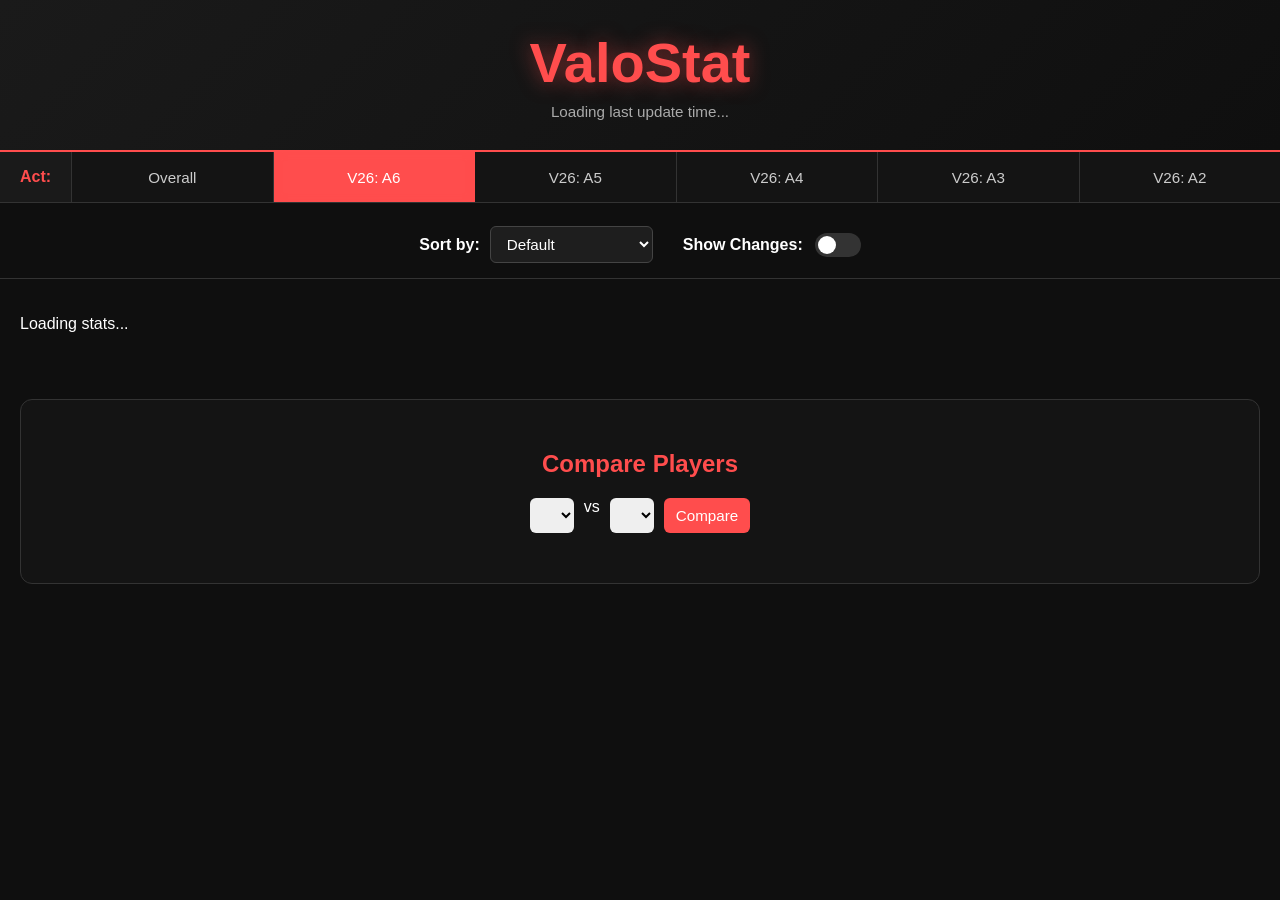
==== index.html @ 04d5fd4f "feat: changed default to V26:A6" ====
<!DOCTYPE html>
<html lang="en">
<head>
  <meta charset="UTF-8" />
  <title>ValoStat</title>
  <meta name="viewport" content="width=device-width, initial-scale=1.0" />
  <meta property="og:title" content="ValoStat" />
  <meta property="og:description" content="Track and compare Valorant player stats with ValoStat. Get insights on your performance and see how you stack up against others!" />
  <meta property="og:image" content="https://cmsassets.rgpub.io/sanity/images/dsfx7636/news/cbf4460132cdfeb2a97fad5f9dd25ba0bc058f76-128x128.png?accountingTag=VAL" />
  <link rel="stylesheet" href="style.css" />
  <link rel="icon" type="image/x-icon" href="https://cmsassets.rgpub.io/sanity/images/dsfx7636/news/cbf4460132cdfeb2a97fad5f9dd25ba0bc058f76-128x128.png?accountingTag=VAL" />
</head>
<body>

  <!-- HEADER SECTION -->
  <header class="header">
    <div class="header-content">
      <div class="title-section">
        <h1 class="title">ValoStat</h1>
        <p class="subtitle" id="updateTime">Loading last update time...</p>
      </div>
    </div>
  </header>

  <!-- ACT NAVBAR -->
  <nav class="act-navbar">
    <div class="navbar-content">
      <span class="navbar-label">Act:</span>
      <div class="navbar-buttons">
        <button class="nav-btn" data-act="overall">Overall</button>
        <button class="nav-btn active" data-act="v26-a6">V26: A6</button>
        <button class="nav-btn" data-act="v26-a5">V26: A5</button>
        <button class="nav-btn" data-act="v26-a4">V26: A4</button>
        <button class="nav-btn" data-act="v26-a3">V26: A3</button>
        <button class="nav-btn" data-act="v26-a2">V26: A2</button>
      </div>
    </div>
  </nav>

  <!-- CONTROLS SECTION -->
  <div class="controls-bar">
    <div class="controls-section">
      <div class="sort-control">
        <label for="sortSelect">Sort by:</label>
        <select id="sortSelect">
          <option value="default">Default</option>
          <option value="score">ValoStat Score</option>
          <option value="rank">Rank</option>
          <option value="level">Level</option>
          <option value="winPercentage">Win %</option>
          <option value="matchesPlayed">Matches Played</option>
          <option value="time">Time Played</option>
          <option value="acs">ACS</option>
          <option value="kd">K/D</option>
          <option value="kad">KA/D</option>
          <option value="kast">KAST</option>
          <option value="dd">DD</option>
          <option value="kills">Kills per game</option>
          <option value="deaths">Deaths per game</option>
          <option value="assists">Assists per game</option>
        </select>
      </div>

      <div class="toggle-control">
        <label for="toggleDiff">Show Changes:</label>
        <label class="toggle">
          <input type="checkbox" id="toggleDiff" name="toggleDiff" />
          <span class="slider"></span>
        </label>
      </div>
    </div>
  </div>

  <main>
    <!-- PLAYER CARDS -->
    <div id="profiles" class="grid">
      <p>Loading stats...</p>
    </div>

    <!-- COMPARISON -->
    <div class="compare-section">
      <h2>Compare Players</h2>
      <div class="compare-controls">
        <select id="playerA"></select>
        <span>vs</span>
        <select id="playerB"></select>
        <button id="compareBtn">Compare</button>
      </div>
      <div id="comparison"></div>
    </div>
  </main>

  <script src="script.js"></script>
</body>
</html>
---- style.css ----
* {
  box-sizing: border-box;
  font-family: Arial, sans-serif;
}

body {
  background: #0f0f0f;
  color: #ffffff;
  margin: 0;
  padding: 0;
}

:root {
  --content-max-width: 2000px;
  --card-min-width: 275px;
}

h1, h2 {
  text-align: center;
  color: #ff4d4d;
}

/* ---------- HEADER SECTION ---------- */

.header {
  background: linear-gradient(135deg, #1a1a1a 0%, #0f0f0f 100%);
  border-bottom: 2px solid #ff4d4d;
  padding: 30px 20px;
  margin-bottom: 0;
}

.header-content {
  max-width: var(--content-max-width);
  width: 100%;
  margin: 0 auto;
  display: flex;
  flex-direction: column;
  align-items: center;
  gap: 15px;
}

.title-section {
  text-align: center;
}

.title {
  margin: 0;
  font-size: 3.5em;
  font-weight: bold;
  text-shadow: 0 0 20px rgba(255, 77, 77, 0.5);
  text-align: center;
}

.title-section .subtitle {
  margin: 8px 0 0 0;
  font-size: 0.95em;
  color: #aaa;
  text-align: center;
}

/* ---------- CONTROLS BAR ---------- */

.controls-bar {
  background: #0f0f0f;
  padding: 15px 20px;
  border-bottom: 1px solid #333;
  margin-bottom: 3px;
}

.controls-section {
  max-width: var(--content-max-width);
  width: 100%;
  margin: 0 auto;
  display: flex;
  gap: 30px;
  align-items: center;
  justify-content: center;
  flex-wrap: wrap;
}

.sort-control {
  display: flex;
  align-items: center;
  gap: 10px;
}

.sort-control label {
  font-weight: 600;
  color: #fff;
  white-space: nowrap;
}

.toggle-control {
  display: flex;
  align-items: center;
  gap: 12px;
}

.toggle-control label {
  font-weight: 600;
  color: #fff;
  white-space: nowrap;
}

/* ---------- ACT NAVBAR ---------- */

.act-navbar {
  background: #141414;
  border-bottom: 1px solid #333;
  padding: 0;
  margin-bottom: 8px;
}

.navbar-content {
  max-width: var(--content-max-width);
  width: 100%;
  margin: 0 auto;
  display: flex;
  align-items: stretch;
  height: 50px;
}

.navbar-label {
  font-weight: 700;
  font-size: 1em;
  color: #ff4d4d;
  white-space: nowrap;
  display: flex;
  align-items: center;
  padding: 0 20px;
  background: #1a1a1a;
  border-right: 1px solid #333;
}

.navbar-buttons {
  display: flex;
  flex: 1;
  gap: 0;
  flex-wrap: nowrap;
  margin: 0;
}

.nav-btn {
  flex: 1;
  padding: 0;
  background: #141414;
  color: #ccc;
  border: none;
  border-radius: 0;
  cursor: pointer;
  font-size: 0.95em;
  font-weight: 500;
  transition: all 0.3s ease;
  display: flex;
  align-items: center;
  justify-content: center;
  position: relative;
  border-right: 1px solid #333;
}

.nav-btn:last-child {
  border-right: none;
}

.nav-btn:hover {
  background: #1e1e1e;
  color: #fff;
}

.nav-btn.active {
  background: #ff4d4d;
  color: #fff;
  border-right-color: #ff4d4d;
  box-shadow: inset 0 0 10px rgba(255, 77, 77, 0.2);
}

/* ---------- MAIN CONTENT ---------- */

main {
  padding: 0 20px 30px 20px;
  max-width: var(--content-max-width);
  width: 100%;
  margin: 0 auto;
}

/* ---------- Cards ---------- */

.grid {
  display: grid;
  grid-template-columns: repeat(auto-fit, minmax(min(100%, var(--card-min-width)), 1fr));
  gap: 26px;
  margin-top: 20px;
}

.card {
  background: #181818;
  border-radius: 12px;
  padding: 14px;
  width: 100%;
  max-width: 400px;
  justify-self: center;
  border: 2px solid #ff3333;
  box-shadow: 0 0 10px rgb(255, 51, 51);
  cursor: pointer;
  transition: transform 0.2s ease, box-shadow 0.2s ease;
}

.card:hover {
  transform: translateY(-2px);
  box-shadow: 0 0 14px rgb(255, 51, 51);
}

.banner {
  width: 100%;
  border-radius: 8px;
  margin-bottom: 10px;
}

.card h3 {
  margin: 5px 0;
  color: #ffb3b3;
}

.riot-id {
  font-size: 0.85em;
  color: #aaa;
}

.score {
  margin-top: 10px;
  padding: 6px;
  background: #101010;
  border-radius: 6px;
  text-align: center;
  font-weight: bold;
  color: #00ff88;
}

.muted {
  font-size: 0.8em;
  color: #888;
}

/* ---------- Compare ---------- */

.compare-section {
  margin-top: 50px;
  background: #141414;
  padding: 30px;
  border-radius: 12px;
  border: 1px solid #333;
}

.compare-controls {
  display: flex;
  justify-content: center;
  gap: 10px;
  margin-bottom: 20px;
}

select, button {
  padding: 8px 12px;
  border-radius: 6px;
  border: none;
  font-size: 0.95em;
}

#sortSelect {
  background: #1e1e1e;
  color: #fff;
  border: 1px solid #444 !important;
  padding: 8px 12px;
}

#sortSelect:hover {
  border-color: #ff4d4d !important;
}

button {
  background: #ff4d4d;
  color: white;
  cursor: pointer;
  font-weight: 500;
}

button:hover {
  background: #ff1a1a;
}

.compare-card {
  display: flex;
  justify-content: space-between;
  margin-bottom: 10px;
}

.compare-card img {
  width: 48%;
  border-radius: 8px;
}

/* ---------- Table ---------- */

table {
  width: 100%;
  border-collapse: collapse;
}

th, td {
  padding: 8px;
  border-bottom: 1px solid #333;
  text-align: center;
}

th {
  color: #ff8080;
}

.good-stat {
  color: #00ff88;
  font-weight: bold;
}

.bad-stat {
  color: #ff4d4d;
}

.equal-stat {
  color: #ffff05;
  font-weight: bold;
}

.player-link {
  color: #ff9aa2;       
  text-decoration: none;
  font-weight: 600;
}

.player-link:visited {
  color: #ff9aa2;      
}

/* ---------- Card Popup ---------- */

.card-modal {
  position: fixed;
  inset: 0;
  background: rgba(0, 0, 0, 0.78);
  display: none;
  align-items: center;
  justify-content: center;
  z-index: 1000;
  padding: 20px;
}

.card-modal.open {
  display: flex;
}

.card-modal-content {
  width: min(1200px, 96vw);
  height: min(92vh, 980px);
  background: linear-gradient(145deg, #10151f 0%, #0b1018 50%, #091018 100%);
  border: 2px solid #ff4d4d;
  border-radius: 14px;
  display: flex;
  flex-direction: column;
  overflow: hidden;
  box-shadow: 0 0 30px rgba(255, 77, 77, 0.35);
}

.card-modal-header {
  display: flex;
  justify-content: space-between;
  align-items: center;
  gap: 12px;
  padding: 8px 18px;
  border-bottom: 1px solid #333;
  background: #151515;
}

.card-modal-title {
  margin: 0;
  color: #ff8080;
  font-size: clamp(1rem, 1.05vw, 1.25rem);
}

.card-modal-actions {
  display: flex;
  align-items: center;
  gap: 10px;
}

.modal-link-btn,
.modal-close-btn {
  border: none;
  border-radius: 8px;
  padding: 8px 12px;
  font-size: 0.9rem;
  font-weight: 600;
  cursor: pointer;
}

.modal-link-btn {
  background: #ff4d4d;
  color: #fff;
  text-decoration: none;
}

.modal-page-btn {
  background: #22b07d;
}

.modal-link-btn:hover {
  background: #ff1a1a;
}

.modal-page-btn:hover {
  background: #199469;
}

.modal-close-btn {
  width: 36px;
  height: 36px;
  padding: 0;
  background: #2a2a2a;
  color: #fff;
  font-size: 1.2rem;
  line-height: 1;
}

.modal-close-btn:hover {
  background: #3a3a3a;
}

.card-modal-body {
  padding: 26px;
  overflow: auto;
  scrollbar-width: thin;
  scrollbar-color: #2a2f36 #0f0f0f;
}

.card-modal-body::-webkit-scrollbar {
  width: 12px;
  height: 12px;
}

.card-modal-body::-webkit-scrollbar-track {
  background: #0f0f0f;
}

.card-modal-body::-webkit-scrollbar-thumb {
  background: #2a2f36;
  border-radius: 999px;
  border: 3px solid #0f0f0f;
}

.card-modal-body::-webkit-scrollbar-thumb:hover {
  background: #3b424c;
}

.card-modal-body::-webkit-scrollbar-button {
  display: none;
}

.card-modal-body p {
  margin: 0;
  font-size: 1.1rem;
  color: #ddd;
}

.modal-hero {
  display: grid;
  grid-template-columns: 180px minmax(0, 1fr) 240px;
  gap: 18px;
  align-items: stretch;
  margin-bottom: 18px;
}

.modal-hero-art {
  background: rgba(255, 255, 255, 0.03);
  border: 1px solid rgba(255, 255, 255, 0.08);
  border-radius: 18px;
  padding: 14px;
  display: flex;
  align-items: center;
  justify-content: center;
  min-height: 180px;
}

.modal-hero-art img {
  width: 100%;
  max-width: 160px;
  border-radius: 14px;
  box-shadow: 0 0 20px rgba(0, 0, 0, 0.3);
}

.modal-hero-copy {
  display: flex;
  flex-direction: column;
  gap: 12px;
  position: relative;
  overflow: hidden;
  border-radius: 18px;
  padding: 18px 20px;
  background: linear-gradient(135deg, rgba(40, 52, 68, 0.78), rgba(19, 28, 40, 0.92));
  border: 1px solid rgba(255, 255, 255, 0.08);
}

.modal-hero-info {
  display: flex;
  gap: 24px;
  align-items: flex-start;
}

.modal-hero-text {
  flex: 1;
  min-width: 0;
}

.modal-hero-copy::after {
  content: "VALORANT";
  position: absolute;
  right: 65px;
  bottom: 10px;
  font-size: clamp(2.5rem, 5vw, 5rem);
  letter-spacing: 0.2em;
  color: rgba(255, 255, 255, 0.06);
  font-weight: 800;
  pointer-events: none;
}

.modal-kicker {
  text-transform: uppercase;
  letter-spacing: 0.16em;
  color: #8da6be;
  font-size: 0.75rem;
  margin-bottom: 10px;
}

.modal-hero-copy h3 {
  margin: 0;
  font-size: clamp(1.5rem, 2.3vw, 2.4rem);
  color: #f3f7fb;
}

.modal-identity {
  margin-top: 6px;
  color: #aebbc8;
  font-size: 0.95rem;
}

.modal-ring {
  width: 100px;
  height: 100px;
  border-radius: 50%;
  display: flex;
  align-items: center;
  justify-content: center;
  background: conic-gradient(#1da37a 0 calc(var(--win-percent, 0) * 1%), #f54239 calc(var(--win-percent, 0) * 1%) 100%);
  position: relative;
  flex-shrink: 0;
}

.modal-ring::before {
  content: "";
  position: absolute;
  inset: 8px;
  border-radius: 50%;
  background: #0f1722;
}

.modal-ring-text {
  display: flex;
  flex-direction: column;
  align-items: center;
  justify-content: center;
  position: relative;
  z-index: 1;
  gap: 5px;
  font-weight: 800;
  color: #fff;
  font-size: 1.2rem;
  line-height: 1;
}

.modal-score-panel {
  border-radius: 18px;
  padding: 18px;
  background: linear-gradient(180deg, rgba(20, 35, 30, 0.95), rgba(12, 24, 20, 0.95));
  border: 1px solid rgba(86, 227, 169, 0.28);
  display: flex;
  flex-direction: column;
  justify-content: center;
  gap: 8px;
  min-height: 180px;
}

.modal-score-label,
.modal-score-sub {
  color: #8fa4b4;
  text-transform: uppercase;
  letter-spacing: 0.12em;
  font-size: 0.72rem;
}

.modal-score-panel strong {
  font-size: clamp(2.2rem, 4vw, 3.6rem);
  color: #f7fbff;
  line-height: 1;
}

.modal-score-panel strong small {
  font-size: 0.45em;
  color: #9db0be;
}

.modal-stats-grid {
  display: grid;
  grid-template-columns: repeat(4, minmax(0, 1fr));
  gap: 12px;
  margin-bottom: 14px;
}

.modal-stat-card {
  padding: 16px;
  border-radius: 16px;
  background: linear-gradient(180deg, rgba(32, 42, 58, 0.95), rgba(22, 29, 42, 0.95));
  border: 1px solid rgba(255, 255, 255, 0.06);
}

.modal-stat-card span {
  display: block;
  color: #aab7c7;
  font-size: 0.85rem;
  margin-bottom: 6px;
}

.modal-stat-card strong {
  display: block;
  font-size: 1.6rem;
  line-height: 1;
  color: #ffffff;
}

.modal-stat-card small {
  display: block;
  margin-top: 6px;
  color: #8090a4;
}

.modal-extra-item small {
  display: block;
  margin-top: 6px;
  color: #8090a4;
}

.modal-detail-grid {
  display: grid;
  grid-template-columns: repeat(4, minmax(0, 1fr));
  gap: 12px;
}

.modal-detail-grid > div {
  padding: 14px 16px;
  border-radius: 14px;
  background: rgba(255, 255, 255, 0.03);
  border: 1px solid rgba(255, 255, 255, 0.05);
}

.modal-detail-grid > div p:first-child {
  color: #96a8b8;
  margin-bottom: 5px;
}

.modal-detail-grid > div p:last-child {
  color: #eff4f8;
  font-size: 1rem;
}

.modal-implemented {
  margin-top: 14px;
  padding: 14px 16px;
  border-radius: 14px;
  border: 1px dashed rgba(255, 255, 255, 0.14);
  background: rgba(255, 255, 255, 0.02);
}

.modal-implemented p {
  color: #ccd6e2;
}

.modal-extra-grid {
  display: grid;
  grid-template-columns: repeat(auto-fit, minmax(180px, 1fr));
  gap: 12px;
  margin-top: 14px;
}

.modal-extra-item {
  padding: 14px 16px;
  border-radius: 14px;
  background: rgba(255, 255, 255, 0.03);
  border: 1px solid rgba(255, 255, 255, 0.06);
}

.modal-extra-item span {
  display: block;
  color: #9fb0c2;
  font-size: 0.78rem;
  margin-bottom: 6px;
  text-transform: uppercase;
  letter-spacing: 0.08em;
}

.modal-extra-item strong {
  display: block;
  color: #f7fbff;
  font-size: 1rem;
  word-break: break-word;
}

.player-page {
  min-height: 100vh;
  background:
    radial-gradient(circle at top, rgba(255, 77, 77, 0.08), transparent 28%),
    linear-gradient(180deg, #0c1118 0%, #090d13 100%);
  color: #fff;
}

.player-page-shell {
  width: 100%;
  min-height: 100vh;
  padding: 22px;
}

.player-page-topbar {
  max-width: 1200px;
  margin: 0 auto 14px auto;
  display: flex;
  justify-content: space-between;
  align-items: center;
  gap: 12px;
}

.player-page-panel {
  max-width: 1200px;
  margin: 0 auto;
}

.player-page-empty {
  max-width: 720px;
  margin: 10vh auto 0 auto;
  padding: 28px;
  border-radius: 18px;
  background: rgba(18, 24, 34, 0.95);
  border: 1px solid rgba(255, 255, 255, 0.08);
  text-align: center;
}

.player-page-empty h1 {
  margin-top: 0;
  color: #ff8080;
}

.player-page-empty p {
  color: #c7d0da;
  margin-bottom: 18px;
}

@media (max-width: 760px) {
  :root {
    --card-min-width: 180px;
  }

  .grid {
    grid-template-columns: repeat(auto-fit, minmax(min(100%, var(--card-min-width)), 1fr));
    gap: 14px;
  }

  .card-modal {
    padding: 10px;
  }

  .card-modal-content {
    width: 100%;
    height: 92vh;
  }

  .card-modal-header {
    padding: 12px;
  }

  .card-modal-body {
    padding: 16px;
  }

  .modal-hero,
  .modal-stats-grid,
  .modal-detail-grid {
    grid-template-columns: 1fr;
  }

  .modal-hero-info {
    flex-direction: column;
    gap: 12px;
  }

  .modal-ring {
    width: 104px;
    height: 104px;
  }

  .player-page-shell {
    padding: 12px;
  }

  .player-page-topbar {
    flex-direction: column;
    align-items: stretch;
  }
}

.player-link:hover {
  color: #ffd1d4;        
  text-decoration: none;
}
.player-link:active {
  color: #ff7f87;        
}

.toggle {
  position: relative;
  display: flex;
  align-items: center;
  width: 46px;
  height: 24px;
  margin: 0;
}

.toggle input {
  display: none;
}

.slider {
  position: absolute;
  cursor: pointer;
  top: 0;
  left: 0;
  right: 0;
  bottom: 0;
  background-color: #333;
  transition: 0.4s;
  border-radius: 34px;
}

.slider:before {
  position: absolute;
  content: "";
  height: 18px;
  width: 18px;
  left: 3px;
  bottom: 3px;
  background-color: #FFF;
  transition: 0.4s;
  border-radius: 50%;
}

input:checked + .slider {
  background-color: rgb(35, 145, 188);
}

input:checked + .slider:before {
  transform: translateX(22px);
}

.no-changes {
  grid-column: 1 / -1;
  justify-self: center;
  margin: 20px auto;
  max-width: 420px;
  padding: 14px 18px;
  text-align: center;
  color: #f5f5f5;
  font-size: 1.5rem;
  font-weight: bold;
}

.diff-highlight {
  border-radius: 12px;
  padding: 14px;
  border: 2px solid #ffff05;
  box-shadow: 0 0 10px rgb(255, 255, 5);  
}

.loading-container {
  display: flex;
  flex-direction: column;
  align-items: center;
  justify-content: center;
  padding: 60px 20px;
  grid-column: 1 / -1;
}

.loading-spinner {
  border: 4px solid #333;
  border-top: 4px solid #ff4d4d;
  border-radius: 50%;
  width: 50px;
  height: 50px;
  animation: spin 1s linear infinite;
  margin-bottom: 20px;
}

@keyframes spin {
  0% { transform: rotate(0deg); }
  100% { transform: rotate(360deg); }
}

.loading-text {
  font-size: 1.1em;
  color: #ff4d4d;
  font-weight: 600;
  text-align: center;
  margin-top: 10px;
}
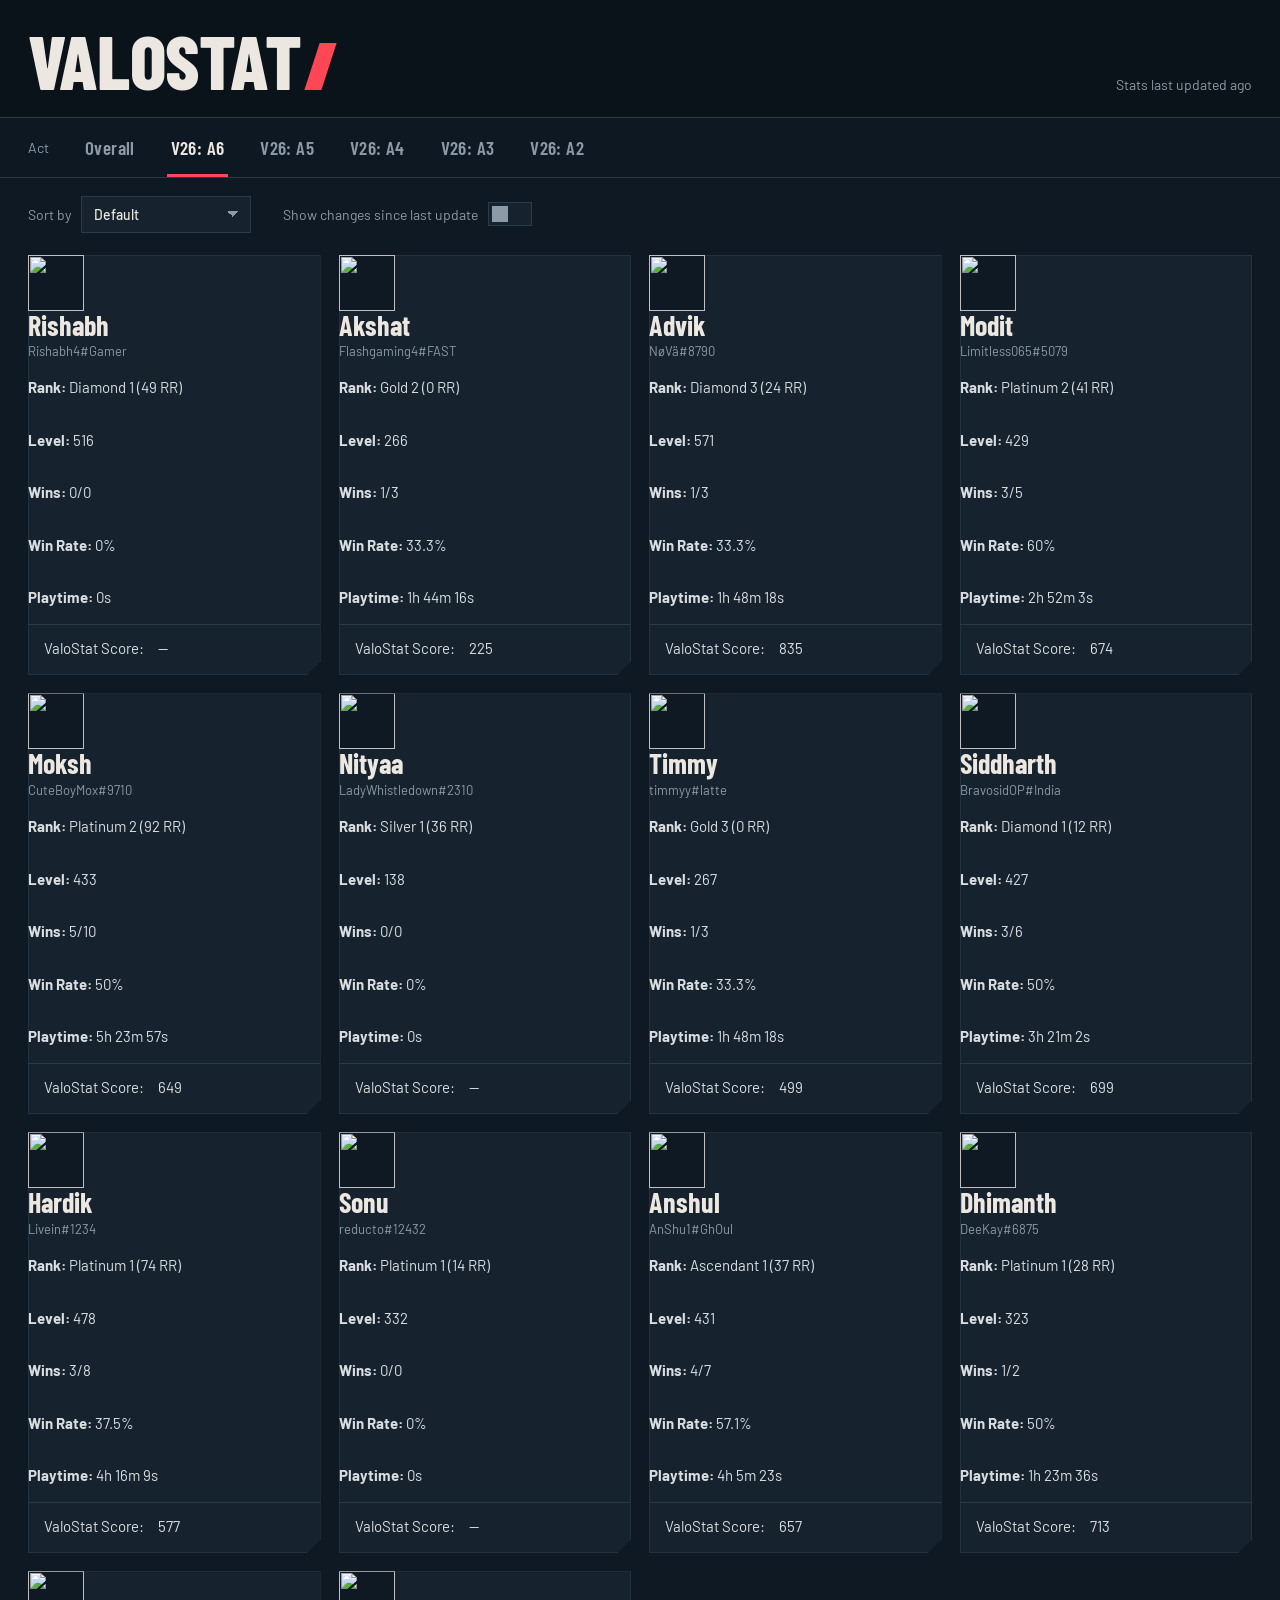
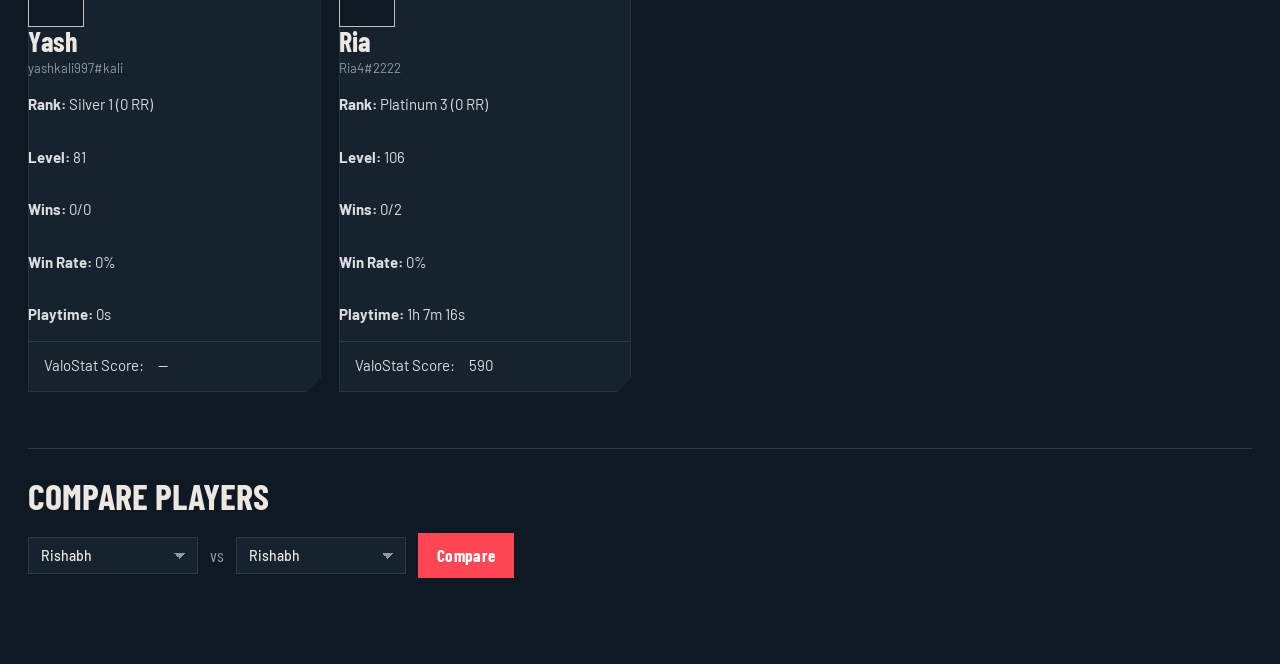
==== commit dd34b1b1: "feat: impact css" ====
--- a/index.html
+++ b/index.html
@@ -7,6 +7,9 @@
   <meta property="og:title" content="ValoStat" />
   <meta property="og:description" content="Track and compare Valorant player stats with ValoStat. Get insights on your performance and see how you stack up against others!" />
   <meta property="og:image" content="https://cmsassets.rgpub.io/sanity/images/dsfx7636/news/cbf4460132cdfeb2a97fad5f9dd25ba0bc058f76-128x128.png?accountingTag=VAL" />
+  <link rel="preconnect" href="https://fonts.googleapis.com" />
+  <link rel="preconnect" href="https://fonts.gstatic.com" crossorigin />
+  <link href="https://fonts.googleapis.com/css2?family=Barlow+Condensed:wght@500;600;700;800&family=Barlow:wght@400;500;600&display=swap" rel="stylesheet" />
   <link rel="stylesheet" href="style.css" />
   <link rel="icon" type="image/x-icon" href="https://cmsassets.rgpub.io/sanity/images/dsfx7636/news/cbf4460132cdfeb2a97fad5f9dd25ba0bc058f76-128x128.png?accountingTag=VAL" />
 </head>
@@ -17,7 +20,7 @@
     <div class="header-content">
       <div class="title-section">
         <h1 class="title">ValoStat</h1>
-        <p class="subtitle" id="updateTime">Loading last update time...</p>
+        <p class="subtitle" id="updateTime">Checking when stats last updated…</p>
       </div>
     </div>
   </header>
@@ -25,7 +28,7 @@
   <!-- ACT NAVBAR -->
   <nav class="act-navbar">
     <div class="navbar-content">
-      <span class="navbar-label">Act:</span>
+      <span class="navbar-label">Act</span>
       <div class="navbar-buttons">
         <button class="nav-btn" data-act="overall">Overall</button>
         <button class="nav-btn active" data-act="v26-a6">V26: A6</button>
@@ -41,20 +44,20 @@
   <div class="controls-bar">
     <div class="controls-section">
       <div class="sort-control">
-        <label for="sortSelect">Sort by:</label>
+        <label for="sortSelect">Sort by</label>
         <select id="sortSelect">
           <option value="default">Default</option>
           <option value="score">ValoStat Score</option>
           <option value="rank">Rank</option>
           <option value="level">Level</option>
-          <option value="winPercentage">Win %</option>
-          <option value="matchesPlayed">Matches Played</option>
-          <option value="time">Time Played</option>
+          <option value="winPercentage">Win rate</option>
+          <option value="matchesPlayed">Matches played</option>
+          <option value="time">Time played</option>
           <option value="acs">ACS</option>
           <option value="kd">K/D</option>
           <option value="kad">KA/D</option>
           <option value="kast">KAST</option>
-          <option value="dd">DD</option>
+          <option value="dd">Damage delta</option>
           <option value="kills">Kills per game</option>
           <option value="deaths">Deaths per game</option>
           <option value="assists">Assists per game</option>
@@ -62,7 +65,7 @@
       </div>
 
       <div class="toggle-control">
-        <label for="toggleDiff">Show Changes:</label>
+        <label for="toggleDiff">Show changes since last update</label>
         <label class="toggle">
           <input type="checkbox" id="toggleDiff" name="toggleDiff" />
           <span class="slider"></span>
@@ -74,12 +77,12 @@
   <main>
     <!-- PLAYER CARDS -->
     <div id="profiles" class="grid">
-      <p>Loading stats...</p>
+      <p class="no-changes">Loading stats…</p>
     </div>
 
     <!-- COMPARISON -->
     <div class="compare-section">
-      <h2>Compare Players</h2>
+      <h2>Compare players</h2>
       <div class="compare-controls">
         <select id="playerA"></select>
         <span>vs</span>
@@ -92,4 +95,4 @@
 
   <script src="script.js"></script>
 </body>
-</html>
+</html>
--- a/style.css
+++ b/style.css
@@ -1,515 +1,1411 @@
-* {
+/* =========================================================
+   ValoStat
+   Palette and shapes borrow from Valorant's own interface:
+   deep navy, bone white, Valorant red, cut corners.
+   ========================================================= */
+
+:root {
+  --ink: #0f1923;
+  --ink-deep: #0a121a;
+  --panel: #16232e;
+  --panel-raised: #1c2c38;
+  --line: #2a3b48;
+  --line-soft: #213240;
+  --bone: #ece8e1;
+  --text: #d9dde0;
+  --muted: #8b9aa6;
+  --faint: #5f707d;
+  --red: #ff4655;
+  --red-deep: #bd3944;
+  --teal: #3fd1ae;
+  --amber: #f2c14e;
+
+  --font-body: "Barlow", "Segoe UI", system-ui, sans-serif;
+  --font-display: "Barlow Condensed", "Arial Narrow", "Segoe UI", sans-serif;
+
+  --cut: 14px;
+  --content-max-width: 1680px;
+  --card-min-width: 270px;
+}
+
+*,
+*::before,
+*::after {
   box-sizing: border-box;
-  font-family: Arial, sans-serif;
+}
+
+html {
+  -webkit-text-size-adjust: 100%;
 }
 
 body {
-  background: #0f0f0f;
-  color: #ffffff;
   margin: 0;
-  padding: 0;
-}
-
-:root {
-  --content-max-width: 2000px;
-  --card-min-width: 275px;
-}
-
-h1, h2 {
+  min-height: 100vh;
+  background: var(--ink);
+  color: var(--text);
+  font-family: var(--font-body);
+  font-size: 15px;
+  line-height: 1.5;
+}
+
+img {
+  max-width: 100%;
+}
+
+a {
+  color: inherit;
+}
+
+:focus-visible {
+  outline: 2px solid var(--bone);
+  outline-offset: 2px;
+}
+
+h1,
+h2,
+h3,
+h4 {
+  margin: 0;
+  color: var(--bone);
+  font-family: var(--font-display);
+  font-weight: 700;
+  line-height: 1.05;
+}
+
+/* ---------- Header ---------- */
+
+.header {
+  border-bottom: 1px solid var(--line);
+  background: var(--ink-deep);
+}
+
+.header-content {
+  display: flex;
+  align-items: flex-end;
+  justify-content: space-between;
+  gap: 16px 32px;
+  flex-wrap: wrap;
+  max-width: var(--content-max-width);
+  margin: 0 auto;
+  padding: 28px 28px 22px;
+}
+
+.title-section {
+  display: flex;
+  align-items: baseline;
+  justify-content: space-between;
+  flex-wrap: wrap;
+  gap: 8px 28px;
+  width: 100%;
+}
+
+.title {
+  font-size: clamp(44px, 6vw, 76px);
+  font-weight: 800;
+  letter-spacing: -0.01em;
+  text-transform: uppercase;
+  line-height: 0.85;
+}
+
+/* The red slash after the wordmark, like Valorant's angled cuts. */
+.title::after {
+  content: "";
+  display: inline-block;
+  width: 0.22em;
+  height: 0.62em;
+  margin-left: 0.14em;
+  background: var(--red);
+  transform: skewX(-18deg);
+}
+
+.subtitle {
+  margin: 0;
+  color: var(--muted);
+  font-size: 14px;
+}
+
+/* ---------- Act navigation ---------- */
+
+.act-navbar {
+  position: sticky;
+  top: 0;
+  z-index: 50;
+  border-bottom: 1px solid var(--line);
+  background: rgba(15, 25, 35, 0.94);
+  backdrop-filter: blur(8px);
+}
+
+.navbar-content {
+  display: flex;
+  align-items: stretch;
+  gap: 20px;
+  max-width: var(--content-max-width);
+  margin: 0 auto;
+  padding: 0 28px;
+}
+
+.navbar-label {
+  display: flex;
+  align-items: center;
+  color: var(--muted);
+  font-size: 14px;
+}
+
+.navbar-buttons {
+  display: flex;
+  gap: 4px;
+  overflow-x: auto;
+  scrollbar-width: none;
+}
+
+.navbar-buttons::-webkit-scrollbar {
+  display: none;
+}
+
+.nav-btn {
+  position: relative;
+  flex: 0 0 auto;
+  padding: 16px 16px 14px;
+  border: 0;
+  border-radius: 0;
+  background: transparent;
+  color: var(--muted);
+  font-family: var(--font-display);
+  font-size: 19px;
+  font-weight: 600;
+  letter-spacing: 0.02em;
+  cursor: pointer;
+  transition: color 0.15s ease;
+}
+
+.nav-btn::after {
+  content: "";
+  position: absolute;
+  left: 12px;
+  right: 12px;
+  bottom: 0;
+  height: 3px;
+  background: var(--red);
+  transform: scaleX(0);
+  transition: transform 0.2s ease;
+}
+
+.nav-btn:hover {
+  background: transparent;
+  color: var(--bone);
+}
+
+.nav-btn.active {
+  color: var(--bone);
+}
+
+.nav-btn.active::after {
+  transform: scaleX(1);
+}
+
+/* ---------- Controls ---------- */
+
+.controls-bar {
+  max-width: var(--content-max-width);
+  margin: 0 auto;
+  padding: 18px 28px 0;
+}
+
+.controls-section {
+  display: flex;
+  align-items: center;
+  gap: 14px 32px;
+  flex-wrap: wrap;
+}
+
+.sort-control,
+.toggle-control {
+  display: flex;
+  align-items: center;
+  gap: 10px;
+}
+
+.sort-control label,
+.toggle-control > label {
+  color: var(--muted);
+  font-size: 14px;
+  white-space: nowrap;
+}
+
+select {
+  appearance: none;
+  min-width: 170px;
+  padding: 9px 36px 9px 12px;
+  border: 1px solid var(--line);
+  border-radius: 0;
+  background:
+    linear-gradient(45deg, transparent 50%, var(--muted) 50%) right 17px center / 6px 6px no-repeat,
+    linear-gradient(-45deg, transparent 50%, var(--muted) 50%) right 12px center / 6px 6px no-repeat,
+    var(--panel);
+  color: var(--bone);
+  font: 500 14px var(--font-body);
+  cursor: pointer;
+}
+
+select:hover {
+  border-color: var(--faint);
+}
+
+/* Toggle switch */
+
+.toggle {
+  position: relative;
+  display: inline-flex;
+  width: 44px;
+  height: 24px;
+  margin: 0;
+}
+
+.toggle input {
+  position: absolute;
+  opacity: 0;
+  width: 100%;
+  height: 100%;
+  margin: 0;
+  cursor: pointer;
+}
+
+.slider {
+  position: absolute;
+  inset: 0;
+  border: 1px solid var(--line);
+  background: var(--panel);
+  transition: background 0.2s ease, border-color 0.2s ease;
+  pointer-events: none;
+}
+
+.slider::before {
+  content: "";
+  position: absolute;
+  top: 3px;
+  left: 3px;
+  width: 16px;
+  height: 16px;
+  background: var(--muted);
+  transition: transform 0.2s ease, background 0.2s ease;
+}
+
+.toggle input:checked + .slider {
+  border-color: var(--amber);
+  background: rgba(242, 193, 78, 0.14);
+}
+
+.toggle input:checked + .slider::before {
+  background: var(--amber);
+  transform: translateX(20px);
+}
+
+.toggle input:focus-visible + .slider {
+  outline: 2px solid var(--bone);
+  outline-offset: 2px;
+}
+
+/* ---------- Buttons ---------- */
+
+button {
+  border: 0;
+  border-radius: 0;
+  font: inherit;
+  cursor: pointer;
+}
+
+#compareBtn,
+.reset-compare-btn,
+.modal-link-btn {
+  display: inline-flex;
+  align-items: center;
+  justify-content: center;
+  padding: 9px 18px;
+  border: 1px solid transparent;
+  color: var(--ink);
+  font-family: var(--font-display);
+  font-size: 17px;
+  font-weight: 700;
+  letter-spacing: 0.02em;
+  text-decoration: none;
+  transition: background 0.15s ease, color 0.15s ease, border-color 0.15s ease;
+}
+
+#compareBtn,
+.modal-link-btn {
+  background: var(--red);
+  color: #fff;
+}
+
+#compareBtn:hover,
+.modal-link-btn:hover {
+  background: var(--red-deep);
+}
+
+.reset-compare-btn,
+.modal-page-btn {
+  border-color: var(--line);
+  background: transparent;
+  color: var(--bone);
+}
+
+.reset-compare-btn:hover,
+.modal-page-btn:hover {
+  border-color: var(--faint);
+  background: var(--panel-raised);
+}
+
+/* ---------- Layout ---------- */
+
+main {
+  max-width: var(--content-max-width);
+  margin: 0 auto;
+  padding: 22px 28px 64px;
+}
+
+.grid {
+  display: grid;
+  grid-template-columns: repeat(auto-fill, minmax(min(100%, var(--card-min-width)), 1fr));
+  gap: 18px;
+}
+
+/* ---------- Player cards ---------- */
+
+.card {
+  position: relative;
+  display: flex;
+  flex-direction: column;
+  min-width: 0;
+  background: var(--panel);
+  box-shadow: inset 0 0 0 1px var(--line-soft);
+  clip-path: polygon(0 0, 100% 0, 100% calc(100% - var(--cut)), calc(100% - var(--cut)) 100%, 0 100%);
+  cursor: pointer;
+  transition: background 0.15s ease, box-shadow 0.15s ease;
+}
+
+.card:hover {
+  background: var(--panel-raised);
+  box-shadow: inset 0 0 0 1px var(--faint);
+}
+
+.card:focus-visible {
+  outline: none;
+  box-shadow: inset 0 0 0 2px var(--bone);
+}
+
+.card-head {
+  display: flex;
+  align-items: center;
+  gap: 14px;
+  padding: 16px 16px 14px;
+}
+
+.banner {
+  flex: 0 0 56px;
+  width: 56px;
+  height: 56px;
+  object-fit: cover;
+  background: var(--ink);
+}
+
+.card-identity {
+  min-width: 0;
+}
+
+.card h3 {
+  font-size: 28px;
+  font-weight: 700;
+  overflow-wrap: anywhere;
+}
+
+.player-link,
+.player-link:visited {
+  color: var(--bone);
+  text-decoration: none;
+}
+
+.player-link:hover {
+  color: #fff;
+}
+
+.riot-id {
+  margin: 2px 0 0;
+  color: var(--muted);
+  font-size: 13px;
+  overflow-wrap: anywhere;
+}
+
+.card-rank {
+  display: flex;
+  align-items: baseline;
+  justify-content: space-between;
+  gap: 10px;
+  margin: 0 16px;
+  padding: 10px 0;
+  border-top: 1px solid var(--line);
+  border-bottom: 1px solid var(--line);
+}
+
+.card-rank strong {
+  color: var(--bone);
+  font-family: var(--font-display);
+  font-size: 22px;
+  font-weight: 600;
+}
+
+.card-rank span {
+  color: var(--muted);
+  font-size: 13px;
+  font-variant-numeric: tabular-nums;
+}
+
+.card-stats {
+  display: grid;
+  grid-template-columns: 1fr 1fr;
+  gap: 10px 16px;
+  margin: 0;
+  padding: 12px 16px 14px;
+}
+
+.card-stats div {
+  min-width: 0;
+}
+
+.card-stats dt {
+  color: var(--muted);
+  font-size: 12px;
+}
+
+.card-stats dd {
+  margin: 0;
+  color: var(--text);
+  font-size: 15px;
+  font-weight: 500;
+  font-variant-numeric: tabular-nums;
+  overflow-wrap: anywhere;
+}
+
+/* The highlighted extra stat that follows the sort choice. */
+.card-stats .card-stat-focus {
+  grid-column: 1 / -1;
+  display: flex;
+  align-items: baseline;
+  justify-content: space-between;
+  padding: 6px 10px;
+  background: var(--ink);
+}
+
+.card-stats .card-stat-focus dd {
+  color: var(--bone);
+  font-family: var(--font-display);
+  font-size: 20px;
+  font-weight: 600;
+}
+
+/* Score strip at the bottom of each card */
+
+.score {
+  display: grid;
+  grid-template-columns: auto 1fr;
+  align-items: center;
+  gap: 4px 14px;
+  margin-top: auto;
+  padding: 12px 16px 16px;
+  border-top: 1px solid var(--line);
+}
+
+.score-value {
+  grid-row: span 2;
+  color: var(--bone);
+  font-family: var(--font-display);
+  font-size: 40px;
+  font-weight: 700;
+  line-height: 0.9;
+  font-variant-numeric: tabular-nums;
+}
+
+.score-label {
+  color: var(--muted);
+  font-size: 12px;
+}
+
+/* Ten slanted segments, 100 points each, like Valorant's health/ult bars. */
+
+.score-pips {
+  display: grid;
+  grid-template-columns: repeat(10, 1fr);
+  gap: 3px;
+  height: 10px;
+}
+
+.pip {
+  display: block;
+  background:
+    linear-gradient(90deg, var(--red) calc(var(--fill, 0) * 100%), transparent 0),
+    var(--line);
+  transform: skewX(-20deg);
+}
+
+/* Changed-since-last-update cards */
+
+.card.diff-highlight {
+  box-shadow: inset 0 0 0 1px var(--amber), inset 4px 0 0 var(--amber);
+}
+
+.card.diff-highlight .card-stats dd,
+.card.diff-highlight .card-rank strong {
+  color: var(--amber);
+}
+
+/* ---------- States ---------- */
+
+.no-changes {
+  grid-column: 1 / -1;
+  margin: 40px 0;
+  color: var(--muted);
+  font-size: 17px;
   text-align: center;
-  color: #ff4d4d;
-}
-
-/* ---------- HEADER SECTION ---------- */
-
-.header {
-  background: linear-gradient(135deg, #1a1a1a 0%, #0f0f0f 100%);
-  border-bottom: 2px solid #ff4d4d;
-  padding: 30px 20px;
-  margin-bottom: 0;
-}
-
-.header-content {
-  max-width: var(--content-max-width);
-  width: 100%;
-  margin: 0 auto;
+}
+
+.loading-container {
+  grid-column: 1 / -1;
   display: flex;
   flex-direction: column;
   align-items: center;
-  gap: 15px;
-}
-
-.title-section {
-  text-align: center;
-}
-
-.title {
+  gap: 16px;
+  padding: 72px 20px;
+}
+
+.loading-spinner {
+  width: 120px;
+  height: 4px;
+  overflow: hidden;
+  background: var(--line);
+}
+
+.loading-spinner::after {
+  content: "";
+  display: block;
+  width: 40%;
+  height: 100%;
+  background: var(--red);
+  animation: loading-slide 1.1s ease-in-out infinite;
+}
+
+@keyframes loading-slide {
+  from { transform: translateX(-100%); }
+  to { transform: translateX(250%); }
+}
+
+.loading-text {
   margin: 0;
-  font-size: 3.5em;
-  font-weight: bold;
-  text-shadow: 0 0 20px rgba(255, 77, 77, 0.5);
-  text-align: center;
-}
-
-.title-section .subtitle {
-  margin: 8px 0 0 0;
-  font-size: 0.95em;
-  color: #aaa;
-  text-align: center;
-}
-
-/* ---------- CONTROLS BAR ---------- */
-
-.controls-bar {
-  background: #0f0f0f;
-  padding: 15px 20px;
-  border-bottom: 1px solid #333;
-  margin-bottom: 3px;
-}
-
-.controls-section {
-  max-width: var(--content-max-width);
-  width: 100%;
-  margin: 0 auto;
-  display: flex;
-  gap: 30px;
+  color: var(--muted);
+  font-size: 14px;
+}
+
+/* ---------- Compare ---------- */
+
+.compare-section {
+  margin-top: 56px;
+  padding-top: 28px;
+  border-top: 1px solid var(--line);
+}
+
+.compare-section h2 {
+  margin-bottom: 18px;
+  font-size: 36px;
+  text-transform: uppercase;
+}
+
+.compare-controls {
+  display: flex;
   align-items: center;
-  justify-content: center;
   flex-wrap: wrap;
-}
-
-.sort-control {
-  display: flex;
-  align-items: center;
-  gap: 10px;
-}
-
-.sort-control label {
-  font-weight: 600;
-  color: #fff;
-  white-space: nowrap;
-}
-
-.toggle-control {
-  display: flex;
-  align-items: center;
-  gap: 12px;
-}
-
-.toggle-control label {
-  font-weight: 600;
-  color: #fff;
-  white-space: nowrap;
-}
-
-/* ---------- ACT NAVBAR ---------- */
-
-.act-navbar {
-  background: #141414;
-  border-bottom: 1px solid #333;
-  padding: 0;
-  margin-bottom: 8px;
-}
-
-.navbar-content {
-  max-width: var(--content-max-width);
-  width: 100%;
-  margin: 0 auto;
-  display: flex;
-  align-items: stretch;
-  height: 50px;
-}
-
-.navbar-label {
-  font-weight: 700;
-  font-size: 1em;
-  color: #ff4d4d;
-  white-space: nowrap;
-  display: flex;
-  align-items: center;
-  padding: 0 20px;
-  background: #1a1a1a;
-  border-right: 1px solid #333;
-}
-
-.navbar-buttons {
-  display: flex;
-  flex: 1;
-  gap: 0;
-  flex-wrap: nowrap;
-  margin: 0;
-}
-
-.nav-btn {
-  flex: 1;
-  padding: 0;
-  background: #141414;
-  color: #ccc;
-  border: none;
-  border-radius: 0;
-  cursor: pointer;
-  font-size: 0.95em;
-  font-weight: 500;
-  transition: all 0.3s ease;
-  display: flex;
-  align-items: center;
-  justify-content: center;
-  position: relative;
-  border-right: 1px solid #333;
-}
-
-.nav-btn:last-child {
-  border-right: none;
-}
-
-.nav-btn:hover {
-  background: #1e1e1e;
-  color: #fff;
-}
-
-.nav-btn.active {
-  background: #ff4d4d;
-  color: #fff;
-  border-right-color: #ff4d4d;
-  box-shadow: inset 0 0 10px rgba(255, 77, 77, 0.2);
-}
-
-/* ---------- MAIN CONTENT ---------- */
-
-main {
-  padding: 0 20px 30px 20px;
-  max-width: var(--content-max-width);
-  width: 100%;
-  margin: 0 auto;
-}
-
-/* ---------- Cards ---------- */
-
-.grid {
-  display: grid;
-  grid-template-columns: repeat(auto-fit, minmax(min(100%, var(--card-min-width)), 1fr));
-  gap: 26px;
-  margin-top: 20px;
-}
-
-.card {
-  background: #181818;
-  border-radius: 12px;
-  padding: 14px;
-  width: 100%;
-  max-width: 400px;
-  justify-self: center;
-  border: 2px solid #ff3333;
-  box-shadow: 0 0 10px rgb(255, 51, 51);
-  cursor: pointer;
-  transition: transform 0.2s ease, box-shadow 0.2s ease;
-}
-
-.card:hover {
-  transform: translateY(-2px);
-  box-shadow: 0 0 14px rgb(255, 51, 51);
-}
-
-.banner {
-  width: 100%;
-  border-radius: 8px;
-  margin-bottom: 10px;
-}
-
-.card h3 {
-  margin: 5px 0;
-  color: #ffb3b3;
-}
-
-.riot-id {
-  font-size: 0.85em;
-  color: #aaa;
-}
-
-.score {
-  margin-top: 10px;
-  padding: 6px;
-  background: #101010;
-  border-radius: 6px;
-  text-align: center;
-  font-weight: bold;
-  color: #00ff88;
-}
-
-.muted {
-  font-size: 0.8em;
-  color: #888;
-}
-
-/* ---------- Compare ---------- */
-
-.compare-section {
-  margin-top: 50px;
-  background: #141414;
-  padding: 30px;
-  border-radius: 12px;
-  border: 1px solid #333;
-}
-
-.compare-controls {
-  display: flex;
-  justify-content: center;
-  gap: 10px;
-  margin-bottom: 20px;
-}
-
-select, button {
-  padding: 8px 12px;
-  border-radius: 6px;
-  border: none;
-  font-size: 0.95em;
-}
-
-#sortSelect {
-  background: #1e1e1e;
-  color: #fff;
-  border: 1px solid #444 !important;
-  padding: 8px 12px;
-}
-
-#sortSelect:hover {
-  border-color: #ff4d4d !important;
-}
-
-button {
-  background: #ff4d4d;
-  color: white;
-  cursor: pointer;
-  font-weight: 500;
-}
-
-button:hover {
-  background: #ff1a1a;
-}
-
-.compare-card {
-  display: flex;
-  justify-content: space-between;
-  margin-bottom: 10px;
-}
-
-.compare-card img {
-  width: 48%;
-  border-radius: 8px;
-}
-
-/* ---------- Table ---------- */
+  gap: 10px 12px;
+  margin-bottom: 22px;
+}
+
+.compare-controls > span {
+  color: var(--muted);
+  font-family: var(--font-display);
+  font-size: 18px;
+}
+
+#comparison {
+  max-width: 880px;
+}
+
+/* ---------- Tables ---------- */
 
 table {
   width: 100%;
   border-collapse: collapse;
-}
-
-th, td {
-  padding: 8px;
-  border-bottom: 1px solid #333;
-  text-align: center;
+  font-variant-numeric: tabular-nums;
+}
+
+th,
+td {
+  padding: 10px 12px;
+  border-bottom: 1px solid var(--line-soft);
+  text-align: right;
+}
+
+th:first-child,
+td:first-child {
+  text-align: left;
 }
 
 th {
-  color: #ff8080;
+  color: var(--bone);
+  font-family: var(--font-display);
+  font-size: 18px;
+  font-weight: 600;
+}
+
+#comparison td:first-child {
+  color: var(--muted);
 }
 
 .good-stat {
-  color: #00ff88;
-  font-weight: bold;
+  color: var(--teal);
+  font-weight: 600;
 }
 
 .bad-stat {
-  color: #ff4d4d;
+  color: var(--muted);
 }
 
 .equal-stat {
-  color: #ffff05;
-  font-weight: bold;
-}
-
-.player-link {
-  color: #ff9aa2;       
-  text-decoration: none;
-  font-weight: 600;
-}
-
-.player-link:visited {
-  color: #ff9aa2;      
-}
-
-/* ---------- Card Popup ---------- */
+  color: var(--text);
+}
+
+/* =========================================================
+   Player modal
+   ========================================================= */
 
 .card-modal {
   position: fixed;
   inset: 0;
-  background: rgba(0, 0, 0, 0.78);
+  z-index: 1000;
   display: none;
   align-items: center;
   justify-content: center;
-  z-index: 1000;
-  padding: 20px;
+  padding: 24px;
+  background: rgba(5, 10, 15, 0.82);
 }
 
 .card-modal.open {
   display: flex;
 }
 
+.card-modal.open .card-modal-content {
+  animation: modal-in 0.22s ease-out both;
+}
+
+@keyframes modal-in {
+  from { opacity: 0; transform: translateY(10px); }
+  to { opacity: 1; transform: none; }
+}
+
 .card-modal-content {
-  width: min(1200px, 96vw);
-  height: min(92vh, 980px);
-  background: linear-gradient(145deg, #10151f 0%, #0b1018 50%, #091018 100%);
-  border: 2px solid #ff4d4d;
-  border-radius: 14px;
   display: flex;
   flex-direction: column;
+  width: min(1180px, 100%);
+  height: min(92vh, 1000px);
   overflow: hidden;
-  box-shadow: 0 0 30px rgba(255, 77, 77, 0.35);
+  background: var(--ink);
+  box-shadow: inset 0 0 0 1px var(--line), 0 30px 80px rgba(0, 0, 0, 0.5);
+  clip-path: polygon(0 0, calc(100% - 22px) 0, 100% 22px, 100% 100%, 0 100%);
 }
 
 .card-modal-header {
   display: flex;
+  align-items: center;
   justify-content: space-between;
+  gap: 12px;
+  padding: 10px 14px 10px 24px;
+  border-bottom: 1px solid var(--line);
+  background: var(--ink-deep);
+}
+
+.card-modal-title {
+  color: var(--muted);
+  font-family: var(--font-body);
+  font-size: 14px;
+  font-weight: 500;
+}
+
+.card-modal-actions {
+  display: flex;
   align-items: center;
-  gap: 12px;
-  padding: 8px 18px;
-  border-bottom: 1px solid #333;
-  background: #151515;
-}
-
-.card-modal-title {
-  margin: 0;
-  color: #ff8080;
-  font-size: clamp(1rem, 1.05vw, 1.25rem);
-}
-
-.card-modal-actions {
-  display: flex;
-  align-items: center;
-  gap: 10px;
-}
-
-.modal-link-btn,
-.modal-close-btn {
-  border: none;
-  border-radius: 8px;
-  padding: 8px 12px;
-  font-size: 0.9rem;
-  font-weight: 600;
-  cursor: pointer;
-}
-
-.modal-link-btn {
-  background: #ff4d4d;
-  color: #fff;
-  text-decoration: none;
-}
-
-.modal-page-btn {
-  background: #22b07d;
-}
-
-.modal-link-btn:hover {
-  background: #ff1a1a;
-}
-
-.modal-page-btn:hover {
-  background: #199469;
+  gap: 8px;
+  padding-right: 18px;
+}
+
+.card-modal-actions .modal-link-btn {
+  padding: 6px 14px;
+  font-size: 16px;
 }
 
 .modal-close-btn {
   width: 36px;
   height: 36px;
-  padding: 0;
-  background: #2a2a2a;
-  color: #fff;
-  font-size: 1.2rem;
+  margin-left: 4px;
+  background: transparent;
+  color: var(--muted);
+  font-size: 24px;
   line-height: 1;
 }
 
 .modal-close-btn:hover {
-  background: #3a3a3a;
+  background: var(--panel);
+  color: var(--bone);
 }
 
 .card-modal-body {
-  padding: 26px;
+  flex: 1;
+  padding: 28px 32px 40px;
   overflow: auto;
   scrollbar-width: thin;
-  scrollbar-color: #2a2f36 #0f0f0f;
-}
-
-.card-modal-body::-webkit-scrollbar {
-  width: 12px;
-  height: 12px;
-}
-
-.card-modal-body::-webkit-scrollbar-track {
-  background: #0f0f0f;
-}
-
-.card-modal-body::-webkit-scrollbar-thumb {
-  background: #2a2f36;
-  border-radius: 999px;
-  border: 3px solid #0f0f0f;
-}
-
-.card-modal-body::-webkit-scrollbar-thumb:hover {
-  background: #3b424c;
-}
-
-.card-modal-body::-webkit-scrollbar-button {
-  display: none;
+  scrollbar-color: var(--line) transparent;
 }
 
 .card-modal-body p {
   margin: 0;
-  font-size: 1.1rem;
-  color: #ddd;
-}
+}
+
+/* ---------- Hero ---------- */
 
 .modal-hero {
   display: grid;
-  grid-template-columns: 180px minmax(0, 1fr) 240px;
-  gap: 18px;
+  grid-template-columns: 148px minmax(0, 1fr) 260px;
+  gap: 28px;
   align-items: stretch;
-  margin-bottom: 18px;
-}
-
-.modal-hero-art {
-  background: rgba(255, 255, 255, 0.03);
-  border: 1px solid rgba(255, 255, 255, 0.08);
-  border-radius: 18px;
-  padding: 14px;
+}
+
+.modal-hero-art img {
+  display: block;
+  width: 148px;
+  height: 148px;
+  object-fit: cover;
+  background: var(--panel);
+  box-shadow: inset 0 0 0 1px var(--line);
+}
+
+.modal-hero-copy {
+  display: flex;
+  flex-direction: column;
+  justify-content: center;
+  min-width: 0;
+}
+
+.modal-name {
+  font-size: clamp(48px, 6vw, 80px);
+  font-weight: 800;
+  letter-spacing: -0.01em;
+  text-transform: uppercase;
+  line-height: 0.82;
+  overflow-wrap: anywhere;
+}
+
+.modal-identity {
+  margin-top: 8px !important;
+  color: var(--muted);
+  font-size: 15px;
+  overflow-wrap: anywhere;
+}
+
+.modal-hero-facts {
+  display: flex;
+  flex-wrap: wrap;
+  gap: 6px 28px;
+  margin: 18px 0 0;
+}
+
+.modal-hero-facts dt {
+  color: var(--muted);
+  font-size: 12px;
+}
+
+.modal-hero-facts dd {
+  margin: 0;
+  color: var(--bone);
+  font-family: var(--font-display);
+  font-size: 24px;
+  font-weight: 600;
+  line-height: 1.1;
+}
+
+.modal-hero-facts dd small {
+  margin-left: 6px;
+  color: var(--muted);
+  font-family: var(--font-body);
+  font-size: 13px;
+  font-weight: 500;
+}
+
+.modal-hero-winbar {
+  max-width: 420px;
+  margin-top: 16px;
+}
+
+.modal-hero-winbar > div:first-child {
+  display: flex;
+  justify-content: space-between;
+  margin-bottom: 6px;
+  color: var(--muted);
+  font-size: 13px;
+}
+
+.modal-hero-winbar strong {
+  color: var(--bone);
+  font-variant-numeric: tabular-nums;
+}
+
+.modal-progress {
+  height: 4px;
+  overflow: hidden;
+  background: var(--line);
+}
+
+.modal-progress span {
+  display: block;
+  height: 100%;
+  background: var(--teal);
+}
+
+/* The score slab: the one inverted, bone-coloured element on the page. */
+
+.modal-score-panel {
+  display: flex;
+  flex-direction: column;
+  justify-content: space-between;
+  gap: 10px;
+  padding: 18px 20px 20px;
+  background: var(--bone);
+  color: var(--ink);
+  clip-path: polygon(0 0, 100% 0, 100% calc(100% - 18px), calc(100% - 18px) 100%, 0 100%);
+}
+
+.modal-score-label {
+  color: #4a5560;
+  font-size: 13px;
+  font-weight: 600;
+}
+
+.modal-score-value {
+  display: flex;
+  align-items: baseline;
+  gap: 6px;
+  color: var(--ink);
+  font-family: var(--font-display);
+  font-size: 84px;
+  font-weight: 800;
+  line-height: 0.8;
+  font-variant-numeric: tabular-nums;
+}
+
+.modal-score-value small {
+  color: #6d7680;
+  font-size: 22px;
+  font-weight: 600;
+}
+
+.modal-score-panel .score-pips {
+  height: 12px;
+}
+
+.modal-score-panel .pip {
+  background:
+    linear-gradient(90deg, var(--red) calc(var(--fill, 0) * 100%), transparent 0),
+    #cfc9be;
+}
+
+.modal-score-sub {
+  color: #4a5560;
+  font-size: 13px;
+}
+
+/* ---------- Tabs ---------- */
+
+.modal-tabs {
+  display: flex;
+  gap: 4px;
+  margin: 30px 0 26px;
+  overflow-x: auto;
+  border-bottom: 1px solid var(--line);
+  scrollbar-width: none;
+}
+
+.modal-tabs::-webkit-scrollbar {
+  display: none;
+}
+
+.modal-tab {
+  position: relative;
+  flex: 0 0 auto;
+  padding: 10px 16px 12px;
+  background: transparent;
+  color: var(--muted);
+  font-family: var(--font-display);
+  font-size: 20px;
+  font-weight: 600;
+  transition: color 0.15s ease;
+}
+
+.modal-tab::after {
+  content: "";
+  position: absolute;
+  left: 12px;
+  right: 12px;
+  bottom: -1px;
+  height: 3px;
+  background: var(--red);
+  transform: scaleX(0);
+  transition: transform 0.2s ease;
+}
+
+.modal-tab:hover {
+  background: transparent;
+  color: var(--bone);
+}
+
+.modal-tab.active {
+  color: var(--bone);
+}
+
+.modal-tab.active::after {
+  transform: scaleX(1);
+}
+
+.modal-tab-panel {
+  display: none;
+}
+
+.modal-tab-panel.active {
+  display: block;
+}
+
+.modal-tab-panel[hidden] {
+  display: none !important;
+}
+
+/* ---------- Headline stats: a ruled strip, no boxes ---------- */
+
+.modal-stats-grid {
+  display: grid;
+  grid-template-columns: repeat(4, minmax(0, 1fr));
+  border-top: 1px solid var(--line);
+}
+
+.modal-stat-card {
+  min-width: 0;
+  padding: 16px 20px 18px 0;
+  border-bottom: 1px solid var(--line);
+}
+
+.modal-stat-card + .modal-stat-card {
+  padding-left: 20px;
+  border-left: 1px solid var(--line-soft);
+}
+
+.modal-stat-card:nth-child(4n + 1) {
+  padding-left: 0;
+  border-left: 0;
+}
+
+.modal-stat-card > span {
+  display: block;
+  color: var(--muted);
+  font-size: 13px;
+}
+
+.modal-stat-card > strong {
+  display: block;
+  margin-top: 4px;
+  color: var(--bone);
+  font-family: var(--font-display);
+  font-size: clamp(32px, 3.4vw, 44px);
+  font-weight: 700;
+  line-height: 1;
+  font-variant-numeric: tabular-nums;
+  overflow-wrap: anywhere;
+}
+
+.modal-stat-card > small {
+  display: block;
+  margin-top: 6px;
+  color: var(--faint);
+  font-size: 12px;
+  line-height: 1.4;
+}
+
+/* ---------- Sections ---------- */
+
+.modal-section {
+  margin-top: 34px;
+}
+
+.modal-section-heading {
+  display: flex;
+  align-items: baseline;
+  justify-content: space-between;
+  gap: 12px;
+  margin-bottom: 12px;
+}
+
+.modal-section-heading h3 {
+  font-size: 26px;
+  font-weight: 700;
+}
+
+.modal-section-heading p {
+  margin: 2px 0 0 !important;
+  color: var(--muted);
+  font-size: 13px;
+}
+
+/* Hairline grids for secondary numbers */
+
+/* Hairline grids: cells draw their own right/bottom rule, so a partly
+   filled last row stays empty instead of showing a filled block. */
+.modal-mini-grid,
+.modal-detail-grid,
+.accolade-grid,
+.modal-extra-grid {
+  display: grid;
+  grid-template-columns: repeat(3, minmax(0, 1fr));
+  border-top: 1px solid var(--line-soft);
+  border-left: 1px solid var(--line-soft);
+}
+
+.modal-mini-grid > *,
+.modal-detail-grid > *,
+.accolade-grid > *,
+.modal-extra-grid > * {
+  border-right: 1px solid var(--line-soft);
+  border-bottom: 1px solid var(--line-soft);
+}
+
+.modal-detail-grid {
+  grid-template-columns: repeat(4, minmax(0, 1fr));
+}
+
+.modal-mini-card,
+.modal-detail-grid > div {
+  min-width: 0;
+  padding: 13px 16px 14px;
+  background: var(--ink);
+}
+
+.modal-mini-card > span,
+.modal-detail-grid span {
+  display: block;
+  color: var(--muted);
+  font-size: 13px;
+  text-transform: capitalize;
+}
+
+.modal-mini-card > strong,
+.modal-detail-grid strong {
+  display: block;
+  margin-top: 2px;
+  color: var(--bone);
+  font-family: var(--font-display);
+  font-size: 26px;
+  font-weight: 600;
+  line-height: 1.1;
+  font-variant-numeric: tabular-nums;
+  text-transform: capitalize;
+  overflow-wrap: anywhere;
+}
+
+.modal-detail-grid strong {
+  font-size: 22px;
+}
+
+.modal-mini-card > small {
+  display: block;
+  margin-top: 3px;
+  color: var(--faint);
+  font-size: 12px;
+  line-height: 1.4;
+}
+
+.modal-empty,
+.modal-description {
+  max-width: 68ch;
+  color: var(--muted);
+  font-size: 14px;
+  line-height: 1.6;
+}
+
+.modal-footnote {
+  margin-top: 14px !important;
+  color: var(--faint);
+  font-size: 12px;
+  line-height: 1.5;
+}
+
+/* Maps table */
+
+.modal-table th {
+  padding: 8px 12px;
+  border-bottom: 1px solid var(--line);
+  color: var(--muted);
+  font-family: var(--font-body);
+  font-size: 12px;
+  font-weight: 500;
+}
+
+.modal-table td {
+  color: var(--text);
+  font-size: 15px;
+}
+
+.modal-table td:first-child {
+  color: var(--bone);
+  font-family: var(--font-display);
+  font-size: 19px;
+  font-weight: 600;
+}
+
+.modal-table tbody tr:hover td {
+  background: var(--panel);
+}
+
+/* ---------- Agents ---------- */
+
+.agent-grid {
+  display: grid;
+  grid-template-columns: repeat(2, minmax(0, 1fr));
+  gap: 16px;
+  margin-top: 22px;
+}
+
+.agent-card {
+  min-width: 0;
+  padding: 18px 20px 16px;
+  background: var(--panel);
+  clip-path: polygon(0 0, 100% 0, 100% calc(100% - var(--cut)), calc(100% - var(--cut)) 100%, 0 100%);
+}
+
+.agent-card-top {
   display: flex;
   align-items: center;
-  justify-content: center;
-  min-height: 180px;
-}
-
-.modal-hero-art img {
-  width: 100%;
-  max-width: 160px;
-  border-radius: 14px;
-  box-shadow: 0 0 20px rgba(0, 0, 0, 0.3);
-}
-
-.modal-hero-copy {
-  display: flex;
-  flex-direction: column;
+  gap: 14px;
+  margin-bottom: 16px;
+}
+
+.agent-portrait {
+  flex: 0 0 52px;
+  width: 52px;
+  height: 52px;
+  object-fit: cover;
+  background: var(--ink);
+}
+
+.agent-card-title {
+  flex: 1;
+  min-width: 0;
+}
+
+.agent-card-title h4 {
+  font-size: 30px;
+  font-weight: 700;
+  text-transform: uppercase;
+  overflow-wrap: anywhere;
+}
+
+.agent-match-count {
+  flex-shrink: 0;
+  color: var(--muted);
+  font-size: 13px;
+  text-align: right;
+  line-height: 1.35;
+}
+
+.agent-match-count b {
+  display: block;
+  color: var(--bone);
+  font-family: var(--font-display);
+  font-size: 20px;
+  font-weight: 600;
+}
+
+.agent-pick {
+  margin-bottom: 16px;
+}
+
+.agent-pick-label {
+  display: flex;
+  justify-content: space-between;
+  margin-bottom: 5px;
+  color: var(--muted);
+  font-size: 12px;
+}
+
+.agent-pick-label strong {
+  color: var(--bone);
+  font-weight: 600;
+  font-variant-numeric: tabular-nums;
+}
+
+.agent-pick .modal-progress span {
+  background: var(--red);
+}
+
+.agent-stats {
+  display: grid;
+  grid-template-columns: repeat(3, minmax(0, 1fr));
+  gap: 12px 14px;
+}
+
+.agent-stats span {
+  display: block;
+  color: var(--muted);
+  font-size: 12px;
+}
+
+.agent-stats strong {
+  display: block;
+  color: var(--bone);
+  font-family: var(--font-display);
+  font-size: 24px;
+  font-weight: 600;
+  line-height: 1.1;
+  font-variant-numeric: tabular-nums;
+}
+
+.agent-stats-secondary {
+  margin-top: 14px;
+  padding-top: 14px;
+  border-top: 1px solid var(--line);
+}
+
+.agent-stats-secondary strong {
+  color: var(--text);
+  font-size: 19px;
+}
+
+.agent-time {
+  display: flex;
+  flex-wrap: wrap;
+  justify-content: space-between;
+  gap: 4px 16px;
+  margin-top: 14px;
+  padding-top: 12px;
+  border-top: 1px solid var(--line);
+  color: var(--muted);
+  font-size: 13px;
+}
+
+/* ---------- Accolades ---------- */
+
+.accolade-grid {
+  grid-template-columns: repeat(4, minmax(0, 1fr));
+}
+
+.accolade-card {
+  position: relative;
+  min-width: 0;
+  padding: 16px 16px 14px;
+  background: var(--ink);
+}
+
+.accolade-card.earned {
+  background: var(--panel);
+}
+
+.accolade-card.earned::before {
+  content: "";
+  position: absolute;
+  top: 0;
+  left: 0;
+  width: 28px;
+  height: 3px;
+  background: var(--red);
+}
+
+.accolade-name {
+  display: block;
+  color: var(--muted);
+  font-size: 13px;
+}
+
+.accolade-copy strong {
+  display: block;
+  margin-top: 4px;
+  color: var(--faint);
+  font-family: var(--font-display);
+  font-size: 34px;
+  font-weight: 700;
+  line-height: 1;
+  font-variant-numeric: tabular-nums;
+}
+
+.accolade-card.earned .accolade-copy strong {
+  color: var(--bone);
+}
+
+.accolade-copy small {
+  display: block;
+  margin-top: 4px;
+  color: var(--faint);
+  font-size: 12px;
+}
+
+.accolade-best {
+  margin-top: 10px;
+  color: var(--text);
+  font-size: 13px;
+}
+
+/* ---------- Standalone player page (player.html) ---------- */
+
+.player-page {
+  min-height: 100vh;
+}
+
+.player-page-shell {
+  padding: 24px;
+}
+
+.player-page-topbar {
+  display: flex;
+  justify-content: space-between;
   gap: 12px;
-  position: relative;
-  overflow: hidden;
-  border-radius: 18px;
-  padding: 18px 20px;
-  background: linear-gradient(135deg, rgba(40, 52, 68, 0.78), rgba(19, 28, 40, 0.92));
-  border: 1px solid rgba(255, 255, 255, 0.08);
+  max-width: 1180px;
+  margin: 0 auto 16px;
+}
+
+.player-page-panel {
+  max-width: 1180px;
+  height: auto;
+  margin: 0 auto;
+}
+
+.player-page-empty {
+  max-width: 640px;
+  margin: 12vh auto 0;
+  padding: 32px;
+  background: var(--panel);
+}
+
+.player-page-empty h1 {
+  margin-bottom: 8px;
+  font-size: 40px;
+}
+
+.player-page-empty p {
+  margin-bottom: 20px;
+  color: var(--muted);
 }
 
 .modal-hero-info {
   display: flex;
+  align-items: flex-start;
   gap: 24px;
-  align-items: flex-start;
 }
 
 .modal-hero-text {
@@ -517,409 +1413,261 @@
   min-width: 0;
 }
 
-.modal-hero-copy::after {
-  content: "VALORANT";
-  position: absolute;
-  right: 65px;
-  bottom: 10px;
-  font-size: clamp(2.5rem, 5vw, 5rem);
-  letter-spacing: 0.2em;
-  color: rgba(255, 255, 255, 0.06);
-  font-weight: 800;
-  pointer-events: none;
-}
-
-.modal-kicker {
-  text-transform: uppercase;
-  letter-spacing: 0.16em;
-  color: #8da6be;
-  font-size: 0.75rem;
-  margin-bottom: 10px;
-}
-
-.modal-hero-copy h3 {
-  margin: 0;
-  font-size: clamp(1.5rem, 2.3vw, 2.4rem);
-  color: #f3f7fb;
-}
-
-.modal-identity {
-  margin-top: 6px;
-  color: #aebbc8;
-  font-size: 0.95rem;
-}
-
 .modal-ring {
-  width: 100px;
-  height: 100px;
+  position: relative;
+  display: grid;
+  flex-shrink: 0;
+  width: 96px;
+  height: 96px;
+  place-items: center;
   border-radius: 50%;
-  display: flex;
-  align-items: center;
-  justify-content: center;
-  background: conic-gradient(#1da37a 0 calc(var(--win-percent, 0) * 1%), #f54239 calc(var(--win-percent, 0) * 1%) 100%);
-  position: relative;
-  flex-shrink: 0;
+  background: conic-gradient(var(--teal) calc(var(--win-percent, 0) * 1%), var(--red) 0);
 }
 
 .modal-ring::before {
   content: "";
   position: absolute;
-  inset: 8px;
+  inset: 7px;
   border-radius: 50%;
-  background: #0f1722;
+  background: var(--ink);
 }
 
 .modal-ring-text {
+  position: relative;
   display: flex;
   flex-direction: column;
   align-items: center;
-  justify-content: center;
-  position: relative;
-  z-index: 1;
-  gap: 5px;
-  font-weight: 800;
-  color: #fff;
-  font-size: 1.2rem;
-  line-height: 1;
-}
-
-.modal-score-panel {
-  border-radius: 18px;
-  padding: 18px;
-  background: linear-gradient(180deg, rgba(20, 35, 30, 0.95), rgba(12, 24, 20, 0.95));
-  border: 1px solid rgba(86, 227, 169, 0.28);
-  display: flex;
-  flex-direction: column;
-  justify-content: center;
-  gap: 8px;
-  min-height: 180px;
-}
-
-.modal-score-label,
-.modal-score-sub {
-  color: #8fa4b4;
-  text-transform: uppercase;
-  letter-spacing: 0.12em;
-  font-size: 0.72rem;
-}
-
-.modal-score-panel strong {
-  font-size: clamp(2.2rem, 4vw, 3.6rem);
-  color: #f7fbff;
-  line-height: 1;
-}
-
-.modal-score-panel strong small {
-  font-size: 0.45em;
-  color: #9db0be;
-}
-
-.modal-stats-grid {
-  display: grid;
-  grid-template-columns: repeat(4, minmax(0, 1fr));
-  gap: 12px;
-  margin-bottom: 14px;
-}
-
-.modal-stat-card {
-  padding: 16px;
-  border-radius: 16px;
-  background: linear-gradient(180deg, rgba(32, 42, 58, 0.95), rgba(22, 29, 42, 0.95));
-  border: 1px solid rgba(255, 255, 255, 0.06);
-}
-
-.modal-stat-card span {
-  display: block;
-  color: #aab7c7;
-  font-size: 0.85rem;
-  margin-bottom: 6px;
-}
-
-.modal-stat-card strong {
-  display: block;
-  font-size: 1.6rem;
-  line-height: 1;
-  color: #ffffff;
-}
-
-.modal-stat-card small {
-  display: block;
-  margin-top: 6px;
-  color: #8090a4;
+  font-family: var(--font-display);
+  font-size: 18px;
+  font-weight: 700;
+  line-height: 1.1;
+}
+
+.modal-implemented {
+  margin-top: 20px;
+}
+
+.modal-extra-grid {
+  grid-template-columns: repeat(auto-fit, minmax(180px, 1fr));
+  margin-top: 10px;
+}
+
+.modal-extra-item {
+  padding: 12px 16px;
+  background: var(--ink);
+}
+
+.modal-extra-item span {
+  display: block;
+  color: var(--muted);
+  font-size: 13px;
+}
+
+.modal-extra-item strong {
+  display: block;
+  color: var(--bone);
+  font-family: var(--font-display);
+  font-size: 22px;
+  font-weight: 600;
 }
 
 .modal-extra-item small {
-  display: block;
-  margin-top: 6px;
-  color: #8090a4;
-}
-
-.modal-detail-grid {
-  display: grid;
-  grid-template-columns: repeat(4, minmax(0, 1fr));
-  gap: 12px;
-}
-
-.modal-detail-grid > div {
-  padding: 14px 16px;
-  border-radius: 14px;
-  background: rgba(255, 255, 255, 0.03);
-  border: 1px solid rgba(255, 255, 255, 0.05);
-}
-
-.modal-detail-grid > div p:first-child {
-  color: #96a8b8;
-  margin-bottom: 5px;
-}
-
-.modal-detail-grid > div p:last-child {
-  color: #eff4f8;
-  font-size: 1rem;
-}
-
-.modal-implemented {
-  margin-top: 14px;
-  padding: 14px 16px;
-  border-radius: 14px;
-  border: 1px dashed rgba(255, 255, 255, 0.14);
-  background: rgba(255, 255, 255, 0.02);
-}
-
-.modal-implemented p {
-  color: #ccd6e2;
-}
-
-.modal-extra-grid {
-  display: grid;
-  grid-template-columns: repeat(auto-fit, minmax(180px, 1fr));
-  gap: 12px;
-  margin-top: 14px;
-}
-
-.modal-extra-item {
-  padding: 14px 16px;
-  border-radius: 14px;
-  background: rgba(255, 255, 255, 0.03);
-  border: 1px solid rgba(255, 255, 255, 0.06);
-}
-
-.modal-extra-item span {
-  display: block;
-  color: #9fb0c2;
-  font-size: 0.78rem;
-  margin-bottom: 6px;
-  text-transform: uppercase;
-  letter-spacing: 0.08em;
-}
-
-.modal-extra-item strong {
-  display: block;
-  color: #f7fbff;
-  font-size: 1rem;
-  word-break: break-word;
-}
-
-.player-page {
-  min-height: 100vh;
-  background:
-    radial-gradient(circle at top, rgba(255, 77, 77, 0.08), transparent 28%),
-    linear-gradient(180deg, #0c1118 0%, #090d13 100%);
-  color: #fff;
-}
-
-.player-page-shell {
-  width: 100%;
-  min-height: 100vh;
-  padding: 22px;
-}
-
-.player-page-topbar {
-  max-width: 1200px;
-  margin: 0 auto 14px auto;
-  display: flex;
-  justify-content: space-between;
-  align-items: center;
-  gap: 12px;
-}
-
-.player-page-panel {
-  max-width: 1200px;
-  margin: 0 auto;
-}
-
-.player-page-empty {
-  max-width: 720px;
-  margin: 10vh auto 0 auto;
-  padding: 28px;
-  border-radius: 18px;
-  background: rgba(18, 24, 34, 0.95);
-  border: 1px solid rgba(255, 255, 255, 0.08);
-  text-align: center;
-}
-
-.player-page-empty h1 {
-  margin-top: 0;
-  color: #ff8080;
-}
-
-.player-page-empty p {
-  color: #c7d0da;
-  margin-bottom: 18px;
-}
-
-@media (max-width: 760px) {
+  color: var(--faint);
+  font-size: 12px;
+}
+
+/* =========================================================
+   Responsive
+   ========================================================= */
+
+@media (max-width: 980px) {
+  .modal-hero {
+    grid-template-columns: 112px minmax(0, 1fr);
+    gap: 20px;
+  }
+
+  .modal-hero-art img {
+    width: 112px;
+    height: 112px;
+  }
+
+  .modal-score-panel {
+    grid-column: 1 / -1;
+    display: grid;
+    grid-template-columns: auto 1fr;
+    align-items: center;
+    gap: 6px 22px;
+  }
+
+  .modal-score-label,
+  .modal-score-sub {
+    grid-column: 2;
+  }
+
+  .modal-score-value {
+    grid-row: 1 / span 3;
+    grid-column: 1;
+    font-size: 72px;
+  }
+
+  .modal-score-panel .score-pips {
+    grid-column: 2;
+  }
+
+  .modal-stats-grid {
+    grid-template-columns: repeat(2, minmax(0, 1fr));
+  }
+
+  .modal-stat-card:nth-child(4n + 1) {
+    padding-left: 20px;
+    border-left: 1px solid var(--line-soft);
+  }
+
+  .modal-stat-card:nth-child(2n + 1) {
+    padding-left: 0;
+    border-left: 0;
+  }
+
+  .modal-detail-grid,
+  .accolade-grid {
+    grid-template-columns: repeat(2, minmax(0, 1fr));
+  }
+
+  .modal-mini-grid {
+    grid-template-columns: repeat(2, minmax(0, 1fr));
+  }
+
+  .agent-grid {
+    grid-template-columns: 1fr;
+  }
+}
+
+@media (max-width: 640px) {
   :root {
-    --card-min-width: 180px;
-  }
-
-  .grid {
-    grid-template-columns: repeat(auto-fit, minmax(min(100%, var(--card-min-width)), 1fr));
-    gap: 14px;
+    --card-min-width: 100%;
+  }
+
+  body {
+    font-size: 14px;
+  }
+
+  .header-content,
+  .controls-bar,
+  main {
+    padding-left: 16px;
+    padding-right: 16px;
+  }
+
+  .navbar-content {
+    gap: 8px;
+    padding: 0 8px;
+  }
+
+  .navbar-label {
+    display: none;
+  }
+
+  .nav-btn {
+    padding: 14px 10px 12px;
+    font-size: 17px;
+  }
+
+  .compare-controls select {
+    flex: 1 1 140px;
+    min-width: 0;
   }
 
   .card-modal {
-    padding: 10px;
+    padding: 0;
   }
 
   .card-modal-content {
+    height: 100%;
+    clip-path: none;
+  }
+
+  .card-modal-header {
+    padding: 8px 8px 8px 16px;
+  }
+
+  .card-modal-title {
+    display: none;
+  }
+
+  .card-modal-actions {
     width: 100%;
-    height: 92vh;
-  }
-
-  .card-modal-header {
-    padding: 12px;
+    justify-content: flex-end;
+    padding-right: 0;
   }
 
   .card-modal-body {
-    padding: 16px;
-  }
-
-  .modal-hero,
-  .modal-stats-grid,
-  .modal-detail-grid {
-    grid-template-columns: 1fr;
-  }
-
-  .modal-hero-info {
-    flex-direction: column;
-    gap: 12px;
-  }
-
-  .modal-ring {
-    width: 104px;
-    height: 104px;
-  }
-
-  .player-page-shell {
-    padding: 12px;
-  }
-
-  .player-page-topbar {
-    flex-direction: column;
-    align-items: stretch;
-  }
-}
-
-.player-link:hover {
-  color: #ffd1d4;        
-  text-decoration: none;
-}
-.player-link:active {
-  color: #ff7f87;        
-}
-
-.toggle {
-  position: relative;
-  display: flex;
-  align-items: center;
-  width: 46px;
-  height: 24px;
-  margin: 0;
-}
-
-.toggle input {
-  display: none;
-}
-
-.slider {
-  position: absolute;
-  cursor: pointer;
-  top: 0;
-  left: 0;
-  right: 0;
-  bottom: 0;
-  background-color: #333;
-  transition: 0.4s;
-  border-radius: 34px;
-}
-
-.slider:before {
-  position: absolute;
-  content: "";
-  height: 18px;
-  width: 18px;
-  left: 3px;
-  bottom: 3px;
-  background-color: #FFF;
-  transition: 0.4s;
-  border-radius: 50%;
-}
-
-input:checked + .slider {
-  background-color: rgb(35, 145, 188);
-}
-
-input:checked + .slider:before {
-  transform: translateX(22px);
-}
-
-.no-changes {
-  grid-column: 1 / -1;
-  justify-self: center;
-  margin: 20px auto;
-  max-width: 420px;
-  padding: 14px 18px;
-  text-align: center;
-  color: #f5f5f5;
-  font-size: 1.5rem;
-  font-weight: bold;
-}
-
-.diff-highlight {
-  border-radius: 12px;
-  padding: 14px;
-  border: 2px solid #ffff05;
-  box-shadow: 0 0 10px rgb(255, 255, 5);  
-}
-
-.loading-container {
-  display: flex;
-  flex-direction: column;
-  align-items: center;
-  justify-content: center;
-  padding: 60px 20px;
-  grid-column: 1 / -1;
-}
-
-.loading-spinner {
-  border: 4px solid #333;
-  border-top: 4px solid #ff4d4d;
-  border-radius: 50%;
-  width: 50px;
-  height: 50px;
-  animation: spin 1s linear infinite;
-  margin-bottom: 20px;
-}
-
-@keyframes spin {
-  0% { transform: rotate(0deg); }
-  100% { transform: rotate(360deg); }
-}
-
-.loading-text {
-  font-size: 1.1em;
-  color: #ff4d4d;
-  font-weight: 600;
-  text-align: center;
-  margin-top: 10px;
+    padding: 20px 16px 32px;
+  }
+
+  .modal-hero {
+    grid-template-columns: 76px minmax(0, 1fr);
+    gap: 16px;
+  }
+
+  .modal-hero-art img {
+    width: 76px;
+    height: 76px;
+  }
+
+  .modal-name {
+    font-size: 46px;
+  }
+
+  .modal-hero-facts {
+    gap: 6px 20px;
+  }
+
+  .modal-hero-facts dd {
+    font-size: 20px;
+  }
+
+  .modal-score-value {
+    font-size: 60px;
+  }
+
+  .modal-tab {
+    padding: 10px 10px 12px;
+    font-size: 18px;
+  }
+
+  .modal-stat-card {
+    padding: 12px 12px 14px 0;
+  }
+
+  .modal-stat-card + .modal-stat-card,
+  .modal-stat-card:nth-child(4n + 1) {
+    padding-left: 12px;
+  }
+
+  .modal-stat-card:nth-child(2n + 1) {
+    padding-left: 0;
+  }
+
+  .modal-table th,
+  .modal-table td {
+    padding: 8px 6px;
+  }
+
+  .agent-stats {
+    grid-template-columns: repeat(2, minmax(0, 1fr));
+  }
+
+  .agent-card-title h4 {
+    font-size: 26px;
+  }
+}
+
+@media (prefers-reduced-motion: reduce) {
+  *,
+  *::before,
+  *::after {
+    animation-duration: 0.01ms !important;
+    animation-iteration-count: 1 !important;
+    transition-duration: 0.01ms !important;
+  }
 }
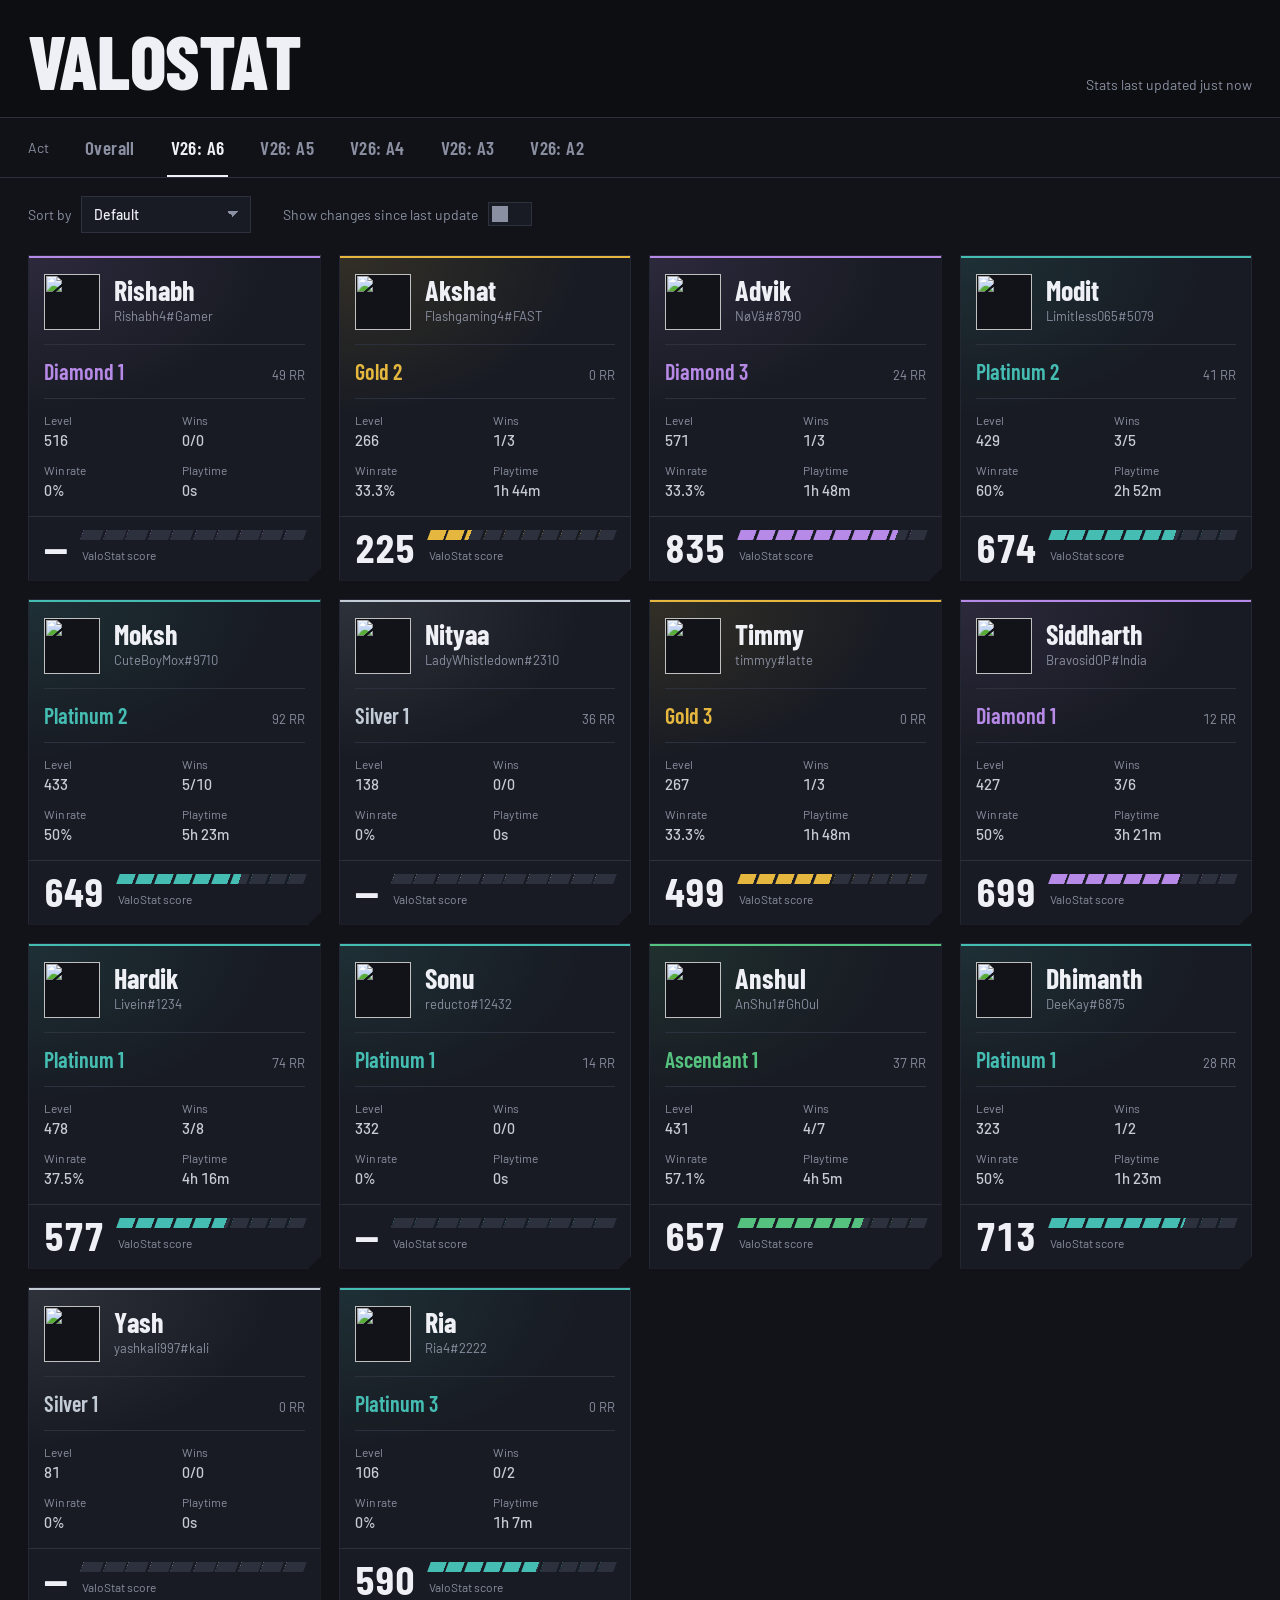
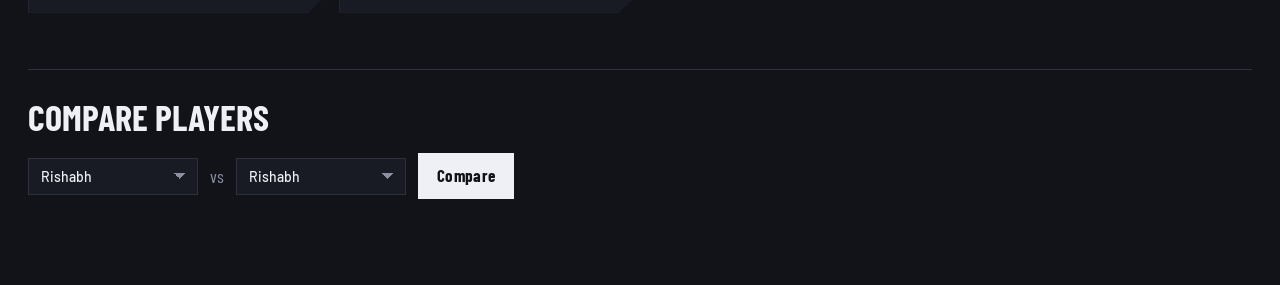
==== commit ba112d2f: "minor act changes" ====
--- a/index.html
+++ b/index.html
@@ -29,14 +29,7 @@
   <nav class="act-navbar">
     <div class="navbar-content">
       <span class="navbar-label">Act</span>
-      <div class="navbar-buttons">
-        <button class="nav-btn" data-act="overall">Overall</button>
-        <button class="nav-btn active" data-act="v26-a6">V26: A6</button>
-        <button class="nav-btn" data-act="v26-a5">V26: A5</button>
-        <button class="nav-btn" data-act="v26-a4">V26: A4</button>
-        <button class="nav-btn" data-act="v26-a3">V26: A3</button>
-        <button class="nav-btn" data-act="v26-a2">V26: A2</button>
-      </div>
+      <div class="navbar-buttons" id="actNav" aria-label="Choose act"></div>
     </div>
   </nav>
 
@@ -95,4 +88,4 @@
 
   <script src="script.js"></script>
 </body>
-</html>+</html>
--- a/style.css
+++ b/style.css
@@ -5,28 +5,50 @@
    ========================================================= */
 
 :root {
-  --ink: #0f1923;
-  --ink-deep: #0a121a;
-  --panel: #16232e;
-  --panel-raised: #1c2c38;
-  --line: #2a3b48;
-  --line-soft: #213240;
-  --bone: #ece8e1;
-  --text: #d9dde0;
-  --muted: #8b9aa6;
-  --faint: #5f707d;
-  --red: #ff4655;
-  --red-deep: #bd3944;
-  --teal: #3fd1ae;
-  --amber: #f2c14e;
+  /* Neutral graphite base: the rank tiers are the only strong colours. */
+  --ink: #111319;
+  --ink-deep: #0c0e12;
+  --panel: #181b23;
+  --panel-raised: #1f232d;
+  --line: #2c313d;
+  --line-soft: #232733;
+  --strong: #eef0f5;
+  --text: #c8ccd7;
+  --muted: #8a90a1;
+  --faint: #5e6475;
+  --good: #5fc9a0;
+  --changed: #e9c46a;
+
+  /* Rank tier colours, tuned for a dark background. */
+  --tier-unrated: #7c8294;
+  --tier-iron: #8f9399;
+  --tier-bronze: #c08552;
+  --tier-silver: #c3cbd6;
+  --tier-gold: #e6b73e;
+  --tier-platinum: #45bdb2;
+  --tier-diamond: #b88ae8;
+  --tier-ascendant: #55c27f;
+  --tier-immortal: #e2566a;
+  --tier-radiant: #f3e2a0;
+  --tier: var(--tier-unrated);
 
   --font-body: "Barlow", "Segoe UI", system-ui, sans-serif;
   --font-display: "Barlow Condensed", "Arial Narrow", "Segoe UI", sans-serif;
 
-  --cut: 14px;
+  --cut: 12px;
   --content-max-width: 1680px;
   --card-min-width: 270px;
 }
+
+[data-tier="iron"] { --tier: var(--tier-iron); }
+[data-tier="bronze"] { --tier: var(--tier-bronze); }
+[data-tier="silver"] { --tier: var(--tier-silver); }
+[data-tier="gold"] { --tier: var(--tier-gold); }
+[data-tier="platinum"] { --tier: var(--tier-platinum); }
+[data-tier="diamond"] { --tier: var(--tier-diamond); }
+[data-tier="ascendant"] { --tier: var(--tier-ascendant); }
+[data-tier="immortal"] { --tier: var(--tier-immortal); }
+[data-tier="radiant"] { --tier: var(--tier-radiant); }
 
 *,
 *::before,
@@ -57,7 +79,7 @@
 }
 
 :focus-visible {
-  outline: 2px solid var(--bone);
+  outline: 2px solid var(--strong);
   outline-offset: 2px;
 }
 
@@ -66,7 +88,7 @@
 h3,
 h4 {
   margin: 0;
-  color: var(--bone);
+  color: var(--strong);
   font-family: var(--font-display);
   font-weight: 700;
   line-height: 1.05;
@@ -107,17 +129,6 @@
   line-height: 0.85;
 }
 
-/* The red slash after the wordmark, like Valorant's angled cuts. */
-.title::after {
-  content: "";
-  display: inline-block;
-  width: 0.22em;
-  height: 0.62em;
-  margin-left: 0.14em;
-  background: var(--red);
-  transform: skewX(-18deg);
-}
-
 .subtitle {
   margin: 0;
   color: var(--muted);
@@ -131,7 +142,7 @@
   top: 0;
   z-index: 50;
   border-bottom: 1px solid var(--line);
-  background: rgba(15, 25, 35, 0.94);
+  background: rgba(17, 19, 25, 0.94);
   backdrop-filter: blur(8px);
 }
 
@@ -184,19 +195,19 @@
   left: 12px;
   right: 12px;
   bottom: 0;
-  height: 3px;
-  background: var(--red);
+  height: 2px;
+  background: var(--strong);
   transform: scaleX(0);
   transition: transform 0.2s ease;
 }
 
 .nav-btn:hover {
   background: transparent;
-  color: var(--bone);
+  color: var(--strong);
 }
 
 .nav-btn.active {
-  color: var(--bone);
+  color: var(--strong);
 }
 
 .nav-btn.active::after {
@@ -242,7 +253,7 @@
     linear-gradient(45deg, transparent 50%, var(--muted) 50%) right 17px center / 6px 6px no-repeat,
     linear-gradient(-45deg, transparent 50%, var(--muted) 50%) right 12px center / 6px 6px no-repeat,
     var(--panel);
-  color: var(--bone);
+  color: var(--strong);
   font: 500 14px var(--font-body);
   cursor: pointer;
 }
@@ -291,17 +302,17 @@
 }
 
 .toggle input:checked + .slider {
-  border-color: var(--amber);
+  border-color: var(--changed);
   background: rgba(242, 193, 78, 0.14);
 }
 
 .toggle input:checked + .slider::before {
-  background: var(--amber);
+  background: var(--changed);
   transform: translateX(20px);
 }
 
 .toggle input:focus-visible + .slider {
-  outline: 2px solid var(--bone);
+  outline: 2px solid var(--strong);
   outline-offset: 2px;
 }
 
@@ -333,20 +344,20 @@
 
 #compareBtn,
 .modal-link-btn {
-  background: var(--red);
-  color: #fff;
+  background: var(--strong);
+  color: var(--ink);
 }
 
 #compareBtn:hover,
 .modal-link-btn:hover {
-  background: var(--red-deep);
+  background: #ffffff;
 }
 
 .reset-compare-btn,
 .modal-page-btn {
   border-color: var(--line);
   background: transparent;
-  color: var(--bone);
+  color: var(--strong);
 }
 
 .reset-compare-btn:hover,
@@ -376,7 +387,10 @@
   display: flex;
   flex-direction: column;
   min-width: 0;
-  background: var(--panel);
+  background:
+    linear-gradient(var(--tier), var(--tier)) top / 100% 3px no-repeat,
+    radial-gradient(120% 70% at 0% 0%, color-mix(in srgb, var(--tier) 13%, transparent), transparent 70%),
+    var(--panel);
   box-shadow: inset 0 0 0 1px var(--line-soft);
   clip-path: polygon(0 0, 100% 0, 100% calc(100% - var(--cut)), calc(100% - var(--cut)) 100%, 0 100%);
   cursor: pointer;
@@ -384,20 +398,19 @@
 }
 
 .card:hover {
-  background: var(--panel-raised);
-  box-shadow: inset 0 0 0 1px var(--faint);
+  box-shadow: inset 0 0 0 1px color-mix(in srgb, var(--tier) 55%, var(--line));
 }
 
 .card:focus-visible {
   outline: none;
-  box-shadow: inset 0 0 0 2px var(--bone);
+  box-shadow: inset 0 0 0 2px var(--strong);
 }
 
 .card-head {
   display: flex;
   align-items: center;
   gap: 14px;
-  padding: 16px 16px 14px;
+  padding: 19px 16px 14px;
 }
 
 .banner {
@@ -420,7 +433,7 @@
 
 .player-link,
 .player-link:visited {
-  color: var(--bone);
+  color: var(--strong);
   text-decoration: none;
 }
 
@@ -447,7 +460,7 @@
 }
 
 .card-rank strong {
-  color: var(--bone);
+  color: var(--tier);
   font-family: var(--font-display);
   font-size: 22px;
   font-weight: 600;
@@ -496,7 +509,7 @@
 }
 
 .card-stats .card-stat-focus dd {
-  color: var(--bone);
+  color: var(--strong);
   font-family: var(--font-display);
   font-size: 20px;
   font-weight: 600;
@@ -516,7 +529,7 @@
 
 .score-value {
   grid-row: span 2;
-  color: var(--bone);
+  color: var(--strong);
   font-family: var(--font-display);
   font-size: 40px;
   font-weight: 700;
@@ -541,7 +554,7 @@
 .pip {
   display: block;
   background:
-    linear-gradient(90deg, var(--red) calc(var(--fill, 0) * 100%), transparent 0),
+    linear-gradient(90deg, var(--tier) calc(var(--fill, 0) * 100%), transparent 0),
     var(--line);
   transform: skewX(-20deg);
 }
@@ -549,12 +562,12 @@
 /* Changed-since-last-update cards */
 
 .card.diff-highlight {
-  box-shadow: inset 0 0 0 1px var(--amber), inset 4px 0 0 var(--amber);
+  box-shadow: inset 0 0 0 1px var(--changed), inset 4px 0 0 var(--changed);
 }
 
 .card.diff-highlight .card-stats dd,
 .card.diff-highlight .card-rank strong {
-  color: var(--amber);
+  color: var(--changed);
 }
 
 /* ---------- States ---------- */
@@ -588,7 +601,7 @@
   display: block;
   width: 40%;
   height: 100%;
-  background: var(--red);
+  background: var(--strong);
   animation: loading-slide 1.1s ease-in-out infinite;
 }
 
@@ -656,7 +669,7 @@
 }
 
 th {
-  color: var(--bone);
+  color: var(--strong);
   font-family: var(--font-display);
   font-size: 18px;
   font-weight: 600;
@@ -667,7 +680,7 @@
 }
 
 .good-stat {
-  color: var(--teal);
+  color: var(--good);
   font-weight: 600;
 }
 
@@ -759,7 +772,7 @@
 
 .modal-close-btn:hover {
   background: var(--panel);
-  color: var(--bone);
+  color: var(--strong);
 }
 
 .card-modal-body {
@@ -778,15 +791,20 @@
 
 .modal-hero {
   display: grid;
-  grid-template-columns: 148px minmax(0, 1fr) 260px;
+  grid-template-columns: 136px minmax(0, 1fr) 240px;
   gap: 28px;
   align-items: stretch;
+  margin: -28px -32px 0;
+  padding: 28px 32px 30px;
+  background:
+    radial-gradient(70% 120% at 0% 0%, color-mix(in srgb, var(--tier) 12%, transparent), transparent 70%);
+  border-top: 2px solid var(--tier);
 }
 
 .modal-hero-art img {
   display: block;
-  width: 148px;
-  height: 148px;
+  width: 136px;
+  height: 136px;
   object-fit: cover;
   background: var(--panel);
   box-shadow: inset 0 0 0 1px var(--line);
@@ -800,7 +818,7 @@
 }
 
 .modal-name {
-  font-size: clamp(48px, 6vw, 80px);
+  font-size: clamp(44px, 5vw, 68px);
   font-weight: 800;
   letter-spacing: -0.01em;
   text-transform: uppercase;
@@ -829,13 +847,17 @@
 
 .modal-hero-facts dd {
   margin: 0;
-  color: var(--bone);
+  color: var(--strong);
   font-family: var(--font-display);
   font-size: 24px;
   font-weight: 600;
   line-height: 1.1;
 }
 
+.modal-hero-facts > div:first-child dd {
+  color: var(--tier);
+}
+
 .modal-hero-facts dd small {
   margin-left: 6px;
   color: var(--muted);
@@ -858,7 +880,7 @@
 }
 
 .modal-hero-winbar strong {
-  color: var(--bone);
+  color: var(--strong);
   font-variant-numeric: tabular-nums;
 }
 
@@ -871,10 +893,10 @@
 .modal-progress span {
   display: block;
   height: 100%;
-  background: var(--teal);
-}
-
-/* The score slab: the one inverted, bone-coloured element on the page. */
+  background: var(--good);
+}
+
+/* Score panel: dark and quiet; the tier colour carries the bar. */
 
 .modal-score-panel {
   display: flex;
@@ -882,48 +904,37 @@
   justify-content: space-between;
   gap: 10px;
   padding: 18px 20px 20px;
-  background: var(--bone);
-  color: var(--ink);
-  clip-path: polygon(0 0, 100% 0, 100% calc(100% - 18px), calc(100% - 18px) 100%, 0 100%);
-}
-
-.modal-score-label {
-  color: #4a5560;
+  background: var(--panel);
+  box-shadow: inset 0 0 0 1px var(--line);
+  clip-path: polygon(0 0, 100% 0, 100% calc(100% - var(--cut)), calc(100% - var(--cut)) 100%, 0 100%);
+}
+
+.modal-score-label,
+.modal-score-sub {
+  color: var(--muted);
   font-size: 13px;
-  font-weight: 600;
 }
 
 .modal-score-value {
   display: flex;
   align-items: baseline;
   gap: 6px;
-  color: var(--ink);
+  color: var(--strong);
   font-family: var(--font-display);
-  font-size: 84px;
-  font-weight: 800;
-  line-height: 0.8;
+  font-size: 68px;
+  font-weight: 700;
+  line-height: 0.85;
   font-variant-numeric: tabular-nums;
 }
 
 .modal-score-value small {
-  color: #6d7680;
-  font-size: 22px;
+  color: var(--faint);
+  font-size: 20px;
   font-weight: 600;
 }
 
 .modal-score-panel .score-pips {
-  height: 12px;
-}
-
-.modal-score-panel .pip {
-  background:
-    linear-gradient(90deg, var(--red) calc(var(--fill, 0) * 100%), transparent 0),
-    #cfc9be;
-}
-
-.modal-score-sub {
-  color: #4a5560;
-  font-size: 13px;
+  height: 10px;
 }
 
 /* ---------- Tabs ---------- */
@@ -931,7 +942,7 @@
 .modal-tabs {
   display: flex;
   gap: 4px;
-  margin: 30px 0 26px;
+  margin: 0 0 26px;
   overflow-x: auto;
   border-bottom: 1px solid var(--line);
   scrollbar-width: none;
@@ -959,19 +970,19 @@
   left: 12px;
   right: 12px;
   bottom: -1px;
-  height: 3px;
-  background: var(--red);
+  height: 2px;
+  background: var(--strong);
   transform: scaleX(0);
   transition: transform 0.2s ease;
 }
 
 .modal-tab:hover {
   background: transparent;
-  color: var(--bone);
+  color: var(--strong);
 }
 
 .modal-tab.active {
-  color: var(--bone);
+  color: var(--strong);
 }
 
 .modal-tab.active::after {
@@ -1023,9 +1034,9 @@
 .modal-stat-card > strong {
   display: block;
   margin-top: 4px;
-  color: var(--bone);
+  color: var(--strong);
   font-family: var(--font-display);
-  font-size: clamp(32px, 3.4vw, 44px);
+  font-size: clamp(30px, 3vw, 38px);
   font-weight: 700;
   line-height: 1;
   font-variant-numeric: tabular-nums;
@@ -1065,14 +1076,11 @@
   font-size: 13px;
 }
 
-/* Hairline grids for secondary numbers */
-
 /* Hairline grids: cells draw their own right/bottom rule, so a partly
    filled last row stays empty instead of showing a filled block. */
 .modal-mini-grid,
 .modal-detail-grid,
-.accolade-grid,
-.modal-extra-grid {
+.accolade-grid {
   display: grid;
   grid-template-columns: repeat(3, minmax(0, 1fr));
   border-top: 1px solid var(--line-soft);
@@ -1081,8 +1089,7 @@
 
 .modal-mini-grid > *,
 .modal-detail-grid > *,
-.accolade-grid > *,
-.modal-extra-grid > * {
+.accolade-grid > * {
   border-right: 1px solid var(--line-soft);
   border-bottom: 1px solid var(--line-soft);
 }
@@ -1110,7 +1117,7 @@
 .modal-detail-grid strong {
   display: block;
   margin-top: 2px;
-  color: var(--bone);
+  color: var(--strong);
   font-family: var(--font-display);
   font-size: 26px;
   font-weight: 600;
@@ -1164,7 +1171,7 @@
 }
 
 .modal-table td:first-child {
-  color: var(--bone);
+  color: var(--strong);
   font-family: var(--font-display);
   font-size: 19px;
   font-weight: 600;
@@ -1227,7 +1234,7 @@
 
 .agent-match-count b {
   display: block;
-  color: var(--bone);
+  color: var(--strong);
   font-family: var(--font-display);
   font-size: 20px;
   font-weight: 600;
@@ -1246,13 +1253,13 @@
 }
 
 .agent-pick-label strong {
-  color: var(--bone);
+  color: var(--strong);
   font-weight: 600;
   font-variant-numeric: tabular-nums;
 }
 
 .agent-pick .modal-progress span {
-  background: var(--red);
+  background: var(--tier);
 }
 
 .agent-stats {
@@ -1269,7 +1276,7 @@
 
 .agent-stats strong {
   display: block;
-  color: var(--bone);
+  color: var(--strong);
   font-family: var(--font-display);
   font-size: 24px;
   font-weight: 600;
@@ -1324,7 +1331,7 @@
   left: 0;
   width: 28px;
   height: 3px;
-  background: var(--red);
+  background: var(--tier);
 }
 
 .accolade-name {
@@ -1345,7 +1352,7 @@
 }
 
 .accolade-card.earned .accolade-copy strong {
-  color: var(--bone);
+  color: var(--strong);
 }
 
 .accolade-copy small {
@@ -1363,26 +1370,33 @@
 
 /* ---------- Standalone player page (player.html) ---------- */
 
-.player-page {
-  min-height: 100vh;
-}
-
 .player-page-shell {
-  padding: 24px;
+  max-width: 1180px;
+  margin: 0 auto;
+  padding: 24px 24px 48px;
 }
 
 .player-page-topbar {
   display: flex;
+  align-items: center;
   justify-content: space-between;
   gap: 12px;
-  max-width: 1180px;
-  margin: 0 auto 16px;
+  margin-bottom: 16px;
+}
+
+.player-page-act {
+  flex: 1;
+  color: var(--muted);
+  font-size: 14px;
 }
 
 .player-page-panel {
-  max-width: 1180px;
-  height: auto;
-  margin: 0 auto;
+  background: var(--ink);
+  box-shadow: inset 0 0 0 1px var(--line);
+}
+
+.player-page-panel .card-modal-body {
+  overflow: visible;
 }
 
 .player-page-empty {
@@ -1402,80 +1416,6 @@
   color: var(--muted);
 }
 
-.modal-hero-info {
-  display: flex;
-  align-items: flex-start;
-  gap: 24px;
-}
-
-.modal-hero-text {
-  flex: 1;
-  min-width: 0;
-}
-
-.modal-ring {
-  position: relative;
-  display: grid;
-  flex-shrink: 0;
-  width: 96px;
-  height: 96px;
-  place-items: center;
-  border-radius: 50%;
-  background: conic-gradient(var(--teal) calc(var(--win-percent, 0) * 1%), var(--red) 0);
-}
-
-.modal-ring::before {
-  content: "";
-  position: absolute;
-  inset: 7px;
-  border-radius: 50%;
-  background: var(--ink);
-}
-
-.modal-ring-text {
-  position: relative;
-  display: flex;
-  flex-direction: column;
-  align-items: center;
-  font-family: var(--font-display);
-  font-size: 18px;
-  font-weight: 700;
-  line-height: 1.1;
-}
-
-.modal-implemented {
-  margin-top: 20px;
-}
-
-.modal-extra-grid {
-  grid-template-columns: repeat(auto-fit, minmax(180px, 1fr));
-  margin-top: 10px;
-}
-
-.modal-extra-item {
-  padding: 12px 16px;
-  background: var(--ink);
-}
-
-.modal-extra-item span {
-  display: block;
-  color: var(--muted);
-  font-size: 13px;
-}
-
-.modal-extra-item strong {
-  display: block;
-  color: var(--bone);
-  font-family: var(--font-display);
-  font-size: 22px;
-  font-weight: 600;
-}
-
-.modal-extra-item small {
-  color: var(--faint);
-  font-size: 12px;
-}
-
 /* =========================================================
    Responsive
    ========================================================= */
@@ -1484,6 +1424,10 @@
   .modal-hero {
     grid-template-columns: 112px minmax(0, 1fr);
     gap: 20px;
+  }
+
+  .modal-hero {
+    margin: -28px -32px 0;
   }
 
   .modal-hero-art img {
@@ -1507,7 +1451,7 @@
   .modal-score-value {
     grid-row: 1 / span 3;
     grid-column: 1;
-    font-size: 72px;
+    font-size: 60px;
   }
 
   .modal-score-panel .score-pips {
@@ -1607,6 +1551,8 @@
   .modal-hero {
     grid-template-columns: 76px minmax(0, 1fr);
     gap: 16px;
+    margin: -20px -16px 0;
+    padding: 20px 16px 24px;
   }
 
   .modal-hero-art img {
@@ -1615,7 +1561,7 @@
   }
 
   .modal-name {
-    font-size: 46px;
+    font-size: 42px;
   }
 
   .modal-hero-facts {
@@ -1627,7 +1573,7 @@
   }
 
   .modal-score-value {
-    font-size: 60px;
+    font-size: 52px;
   }
 
   .modal-tab {
@@ -1670,4 +1616,4 @@
     animation-iteration-count: 1 !important;
     transition-duration: 0.01ms !important;
   }
-}+}
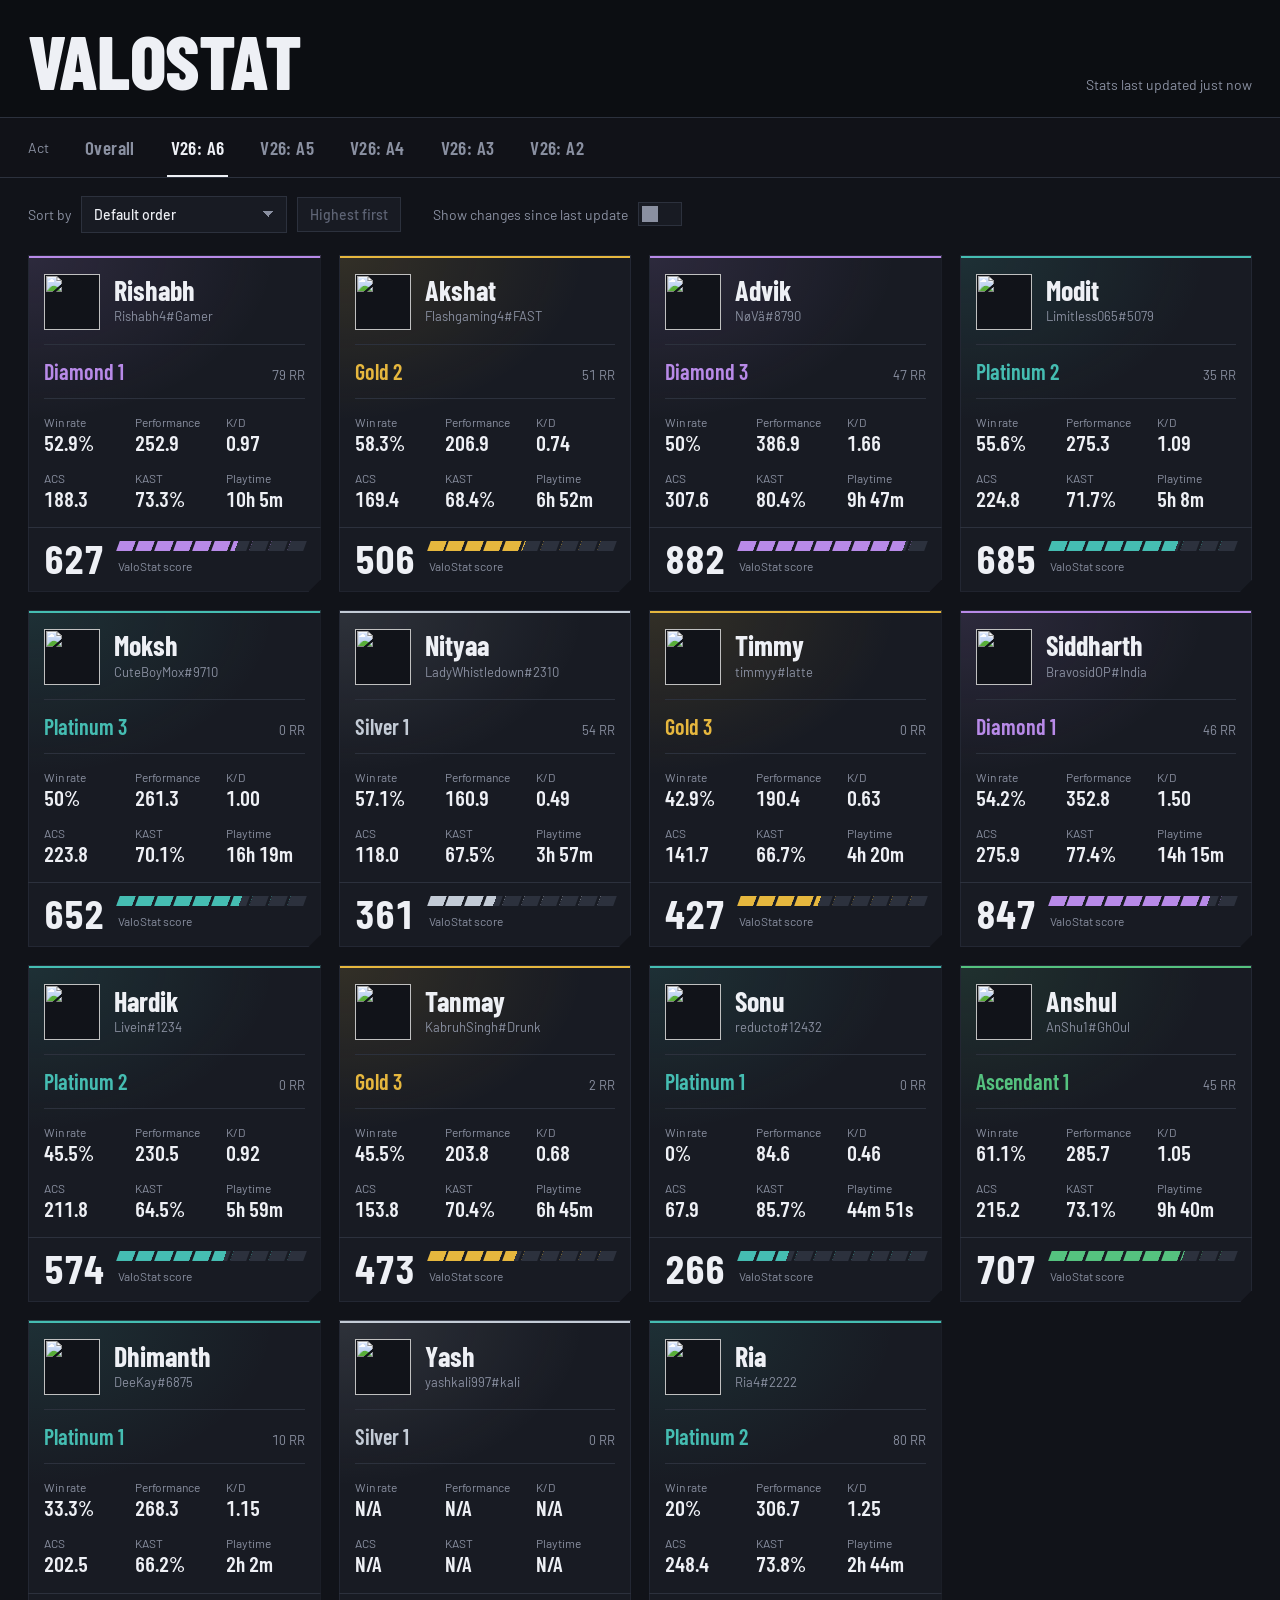
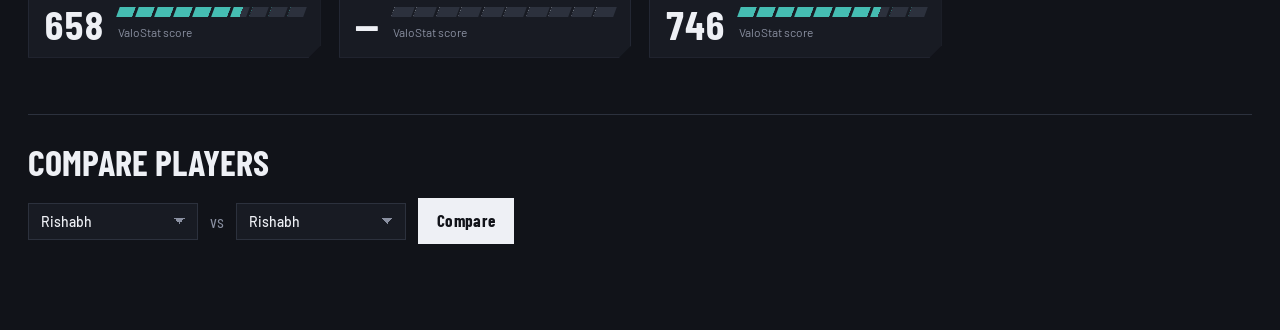
==== commit 96cce047: "feat: add new sort options" ====
--- a/index.html
+++ b/index.html
@@ -39,22 +39,10 @@
       <div class="sort-control">
         <label for="sortSelect">Sort by</label>
         <select id="sortSelect">
-          <option value="default">Default</option>
-          <option value="score">ValoStat Score</option>
-          <option value="rank">Rank</option>
-          <option value="level">Level</option>
-          <option value="winPercentage">Win rate</option>
-          <option value="matchesPlayed">Matches played</option>
-          <option value="time">Time played</option>
-          <option value="acs">ACS</option>
-          <option value="kd">K/D</option>
-          <option value="kad">KA/D</option>
-          <option value="kast">KAST</option>
-          <option value="dd">Damage delta</option>
-          <option value="kills">Kills per game</option>
-          <option value="deaths">Deaths per game</option>
-          <option value="assists">Assists per game</option>
+          <!-- Filled from the STATS list in script.js -->
+          <option value="default">Default order</option>
         </select>
+        <button id="sortDirection" class="sort-direction" type="button" disabled>Highest first</button>
       </div>
 
       <div class="toggle-control">
--- a/style.css
+++ b/style.css
@@ -17,6 +17,8 @@
   --muted: #8a90a1;
   --faint: #5e6475;
   --good: #5fc9a0;
+  --bad: #e05a5a;
+  --equal: #e6ef65;
   --changed: #e9c46a;
 
   /* Rank tier colours, tuned for a dark background. */
@@ -262,6 +264,28 @@
   border-color: var(--faint);
 }
 
+.sort-direction {
+  padding: 8px 12px;
+  border: 1px solid var(--line);
+  background: var(--panel);
+  color: var(--strong);
+  font: 500 14px var(--font-body);
+  white-space: nowrap;
+}
+
+.sort-direction:hover:not(:disabled) {
+  border-color: var(--faint);
+}
+
+.sort-direction:disabled {
+  color: var(--faint);
+  cursor: default;
+}
+
+select option:disabled {
+  color: var(--faint);
+}
+
 /* Toggle switch */
 
 .toggle {
@@ -450,9 +474,10 @@
 
 .card-rank {
   display: flex;
+  flex-wrap: wrap;
   align-items: baseline;
   justify-content: space-between;
-  gap: 10px;
+  gap: 2px 10px;
   margin: 0 16px;
   padding: 10px 0;
   border-top: 1px solid var(--line);
@@ -474,45 +499,81 @@
 
 .card-stats {
   display: grid;
-  grid-template-columns: 1fr 1fr;
-  gap: 10px 16px;
+  grid-template-columns: repeat(3, minmax(0, 1fr));
+  gap: 14px 12px;
   margin: 0;
-  padding: 12px 16px 14px;
+  padding: 14px 16px 16px;
 }
 
 .card-stats div {
+  position: relative;
   min-width: 0;
 }
 
 .card-stats dt {
   color: var(--muted);
   font-size: 12px;
+  white-space: nowrap;
+  overflow: hidden;
+  text-overflow: ellipsis;
 }
 
 .card-stats dd {
   margin: 0;
-  color: var(--text);
-  font-size: 15px;
-  font-weight: 500;
+  color: var(--strong);
+  font-family: var(--font-display);
+  font-size: 21px;
+  font-weight: 600;
+  line-height: 1.15;
   font-variant-numeric: tabular-nums;
-  overflow-wrap: anywhere;
-}
-
-/* The highlighted extra stat that follows the sort choice. */
+  white-space: nowrap;
+}
+
+/* The stat the grid is sorted by takes the player's tier colour. */
+.card-stats .is-sorted dt,
+.card-stats .is-sorted dd,
+.card-rank.is-sorted span {
+  color: var(--tier);
+}
+
+.card-stats .is-sorted::before {
+  content: "";
+  position: absolute;
+  top: -6px;
+  left: 0;
+  width: 18px;
+  height: 2px;
+  background: var(--tier);
+}
+
+/* Extra row for a sorted stat that isn't one of the six above. */
 .card-stats .card-stat-focus {
   grid-column: 1 / -1;
   display: flex;
   align-items: baseline;
   justify-content: space-between;
-  padding: 6px 10px;
+  gap: 12px;
+  padding: 7px 10px;
   background: var(--ink);
 }
 
-.card-stats .card-stat-focus dd {
-  color: var(--strong);
-  font-family: var(--font-display);
-  font-size: 20px;
-  font-weight: 600;
+.card-stats .card-stat-focus dt {
+  color: var(--tier);
+}
+
+/* "was ..." notes in the changes view */
+.card-was {
+  display: block;
+  color: var(--changed);
+  font-size: 11px;
+  line-height: 1.3;
+  white-space: nowrap;
+  overflow: hidden;
+  text-overflow: ellipsis;
+}
+
+.card-rank .card-was {
+  flex-basis: 100%;
 }
 
 /* Score strip at the bottom of each card */
@@ -565,10 +626,7 @@
   box-shadow: inset 0 0 0 1px var(--changed), inset 4px 0 0 var(--changed);
 }
 
-.card.diff-highlight .card-stats dd,
-.card.diff-highlight .card-rank strong {
-  color: var(--changed);
-}
+
 
 /* ---------- States ---------- */
 
@@ -645,7 +703,147 @@
 }
 
 #comparison {
-  max-width: 880px;
+  max-width: 960px;
+}
+
+/* ---------- Head-to-head comparison ---------- */
+
+.cmp-head {
+  display: grid;
+  grid-template-columns: 1fr auto 1fr;
+  align-items: end;
+  gap: 16px;
+  padding-bottom: 18px;
+  border-bottom: 1px solid var(--line);
+}
+
+.cmp-player {
+  display: grid;
+  gap: 2px;
+}
+
+.cmp-player-b {
+  text-align: right;
+}
+
+.cmp-player strong {
+  color: var(--strong);
+  font-family: var(--font-display);
+  font-size: clamp(30px, 4vw, 44px);
+  font-weight: 800;
+  line-height: 0.95;
+  text-transform: uppercase;
+  overflow-wrap: anywhere;
+}
+
+.cmp-player span {
+  color: var(--tier);
+  font-family: var(--font-display);
+  font-size: 19px;
+  font-weight: 600;
+}
+
+.cmp-player b {
+  margin-top: 8px;
+  color: var(--strong);
+  font-family: var(--font-display);
+  font-size: 40px;
+  font-weight: 700;
+  line-height: 1;
+  font-variant-numeric: tabular-nums;
+}
+
+.cmp-player small,
+.cmp-vs small {
+  color: var(--muted);
+  font-size: 12px;
+}
+
+.cmp-vs {
+  display: grid;
+  justify-items: center;
+  gap: 4px;
+  padding-bottom: 4px;
+}
+
+.cmp-vs span {
+  color: var(--faint);
+  font-family: var(--font-display);
+  font-size: 22px;
+  font-weight: 600;
+}
+
+.cmp-group {
+  margin-top: 26px;
+}
+
+.cmp-group h3 {
+  margin-bottom: 6px;
+  font-size: 22px;
+}
+
+.cmp-row {
+  display: grid;
+  grid-template-columns: 132px 1fr 170px 1fr 132px;
+  align-items: center;
+  gap: 12px;
+  padding: 7px 0;
+  border-bottom: 1px solid var(--line-soft);
+}
+
+.cmp-val {
+  color: var(--text);
+  font-family: var(--font-display);
+  font-size: 19px;
+  font-weight: 600;
+  font-variant-numeric: tabular-nums;
+  white-space: nowrap;
+}
+
+.cmp-b {
+  text-align: right;
+}
+
+.cmp-label {
+  color: var(--muted);
+  font-size: 13px;
+  text-align: center;
+  line-height: 1.3;
+}
+
+.cmp-label small {
+  display: block;
+  color: var(--faint);
+  font-size: 11px;
+}
+
+.cmp-bar {
+  display: flex;
+  height: 6px;
+  background: var(--line-soft);
+}
+
+.cmp-bar-a {
+  justify-content: flex-end;
+}
+
+.cmp-bar i {
+  display: block;
+  height: 100%;
+  background: var(--faint);
+}
+
+.cmp-bar.good-stat i {
+  background: var(--good);
+}
+
+.cmp-bar.bad-stat i,
+.cmp-bar.equal-stat i {
+  background: var(--faint);
+}
+
+.cmp-val.bad-stat {
+  font-weight: 500;
 }
 
 /* ---------- Tables ---------- */
@@ -685,11 +883,11 @@
 }
 
 .bad-stat {
-  color: var(--muted);
+  color: var(--bad);
 }
 
 .equal-stat {
-  color: var(--text);
+  color: var(--equal);
 }
 
 /* =========================================================
@@ -1181,6 +1379,94 @@
   background: var(--panel);
 }
 
+/* Performance breakdown, laid out like the in-game screen */
+
+.breakdown-grid {
+  display: grid;
+  grid-template-columns: repeat(2, minmax(0, 1fr));
+  gap: 0 28px;
+}
+
+.breakdown-table th,
+.breakdown-table td {
+  padding: 9px 4px;
+  border-bottom: 1px solid var(--line-soft);
+}
+
+.breakdown-table thead th {
+  border-bottom-color: var(--line);
+  color: var(--muted);
+  font-family: var(--font-body);
+  font-size: 12px;
+  font-weight: 500;
+}
+
+.breakdown-table tbody th {
+  color: var(--text);
+  font-family: var(--font-body);
+  font-size: 14px;
+  font-weight: 500;
+  text-align: left;
+}
+
+.breakdown-table td {
+  color: var(--strong);
+  font-family: var(--font-display);
+  font-size: 19px;
+  font-weight: 600;
+}
+
+.breakdown-table th:last-child,
+.breakdown-table td:last-child {
+  width: 64px;
+  text-align: center;
+}
+
+.impact {
+  display: inline-grid;
+  width: 22px;
+  height: 22px;
+  place-items: center;
+  vertical-align: middle;
+}
+
+.impact svg {
+  width: 18px;
+  height: 18px;
+  fill: none;
+  stroke: currentColor;
+  stroke-width: 2.6;
+  stroke-linecap: square;
+  stroke-linejoin: miter;
+}
+
+.impact-double_up,
+.impact-up {
+  color: var(--good);
+}
+
+.impact-neutral {
+  color: var(--strong);
+}
+
+.impact-down,
+.impact-double_down {
+  color: var(--bad);
+}
+
+.impact-none {
+  color: var(--faint);
+}
+
+.grade-card > span em {
+  color: var(--faint);
+  font-style: normal;
+}
+
+.grade-card[data-grade="distinction"] > strong {
+  color: var(--tier);
+}
+
 /* ---------- Agents ---------- */
 
 .agent-grid {
@@ -1291,6 +1577,33 @@
 }
 
 .agent-stats-secondary strong {
+  color: var(--text);
+  font-size: 19px;
+}
+
+.agent-block {
+  margin-top: 14px;
+  padding-top: 12px;
+  border-top: 1px solid var(--line);
+}
+
+.agent-block-title {
+  margin: 0 0 10px !important;
+  color: var(--strong);
+  font-family: var(--font-display);
+  font-size: 18px;
+  font-weight: 600;
+}
+
+.agent-block-title span {
+  margin-left: 6px;
+  color: var(--muted);
+  font-family: var(--font-body);
+  font-size: 12px;
+  font-weight: 400;
+}
+
+.agent-block .agent-stats strong {
   color: var(--text);
   font-size: 19px;
 }
@@ -1487,6 +1800,35 @@
 }
 
 @media (max-width: 640px) {
+  .breakdown-grid {
+    grid-template-columns: 1fr;
+  }
+
+  .cmp-row {
+    grid-template-columns: auto 1fr 1fr auto;
+    grid-template-areas:
+      "label label label label"
+      "va bara barb vb";
+    gap: 4px 8px;
+  }
+
+  .cmp-label {
+    grid-area: label;
+  }
+
+  .cmp-a { grid-area: va; }
+  .cmp-bar-a { grid-area: bara; }
+  .cmp-bar-b { grid-area: barb; }
+  .cmp-b { grid-area: vb; }
+
+  .cmp-player b {
+    font-size: 32px;
+  }
+
+  .sort-control {
+    flex-wrap: wrap;
+  }
+
   :root {
     --card-min-width: 100%;
   }
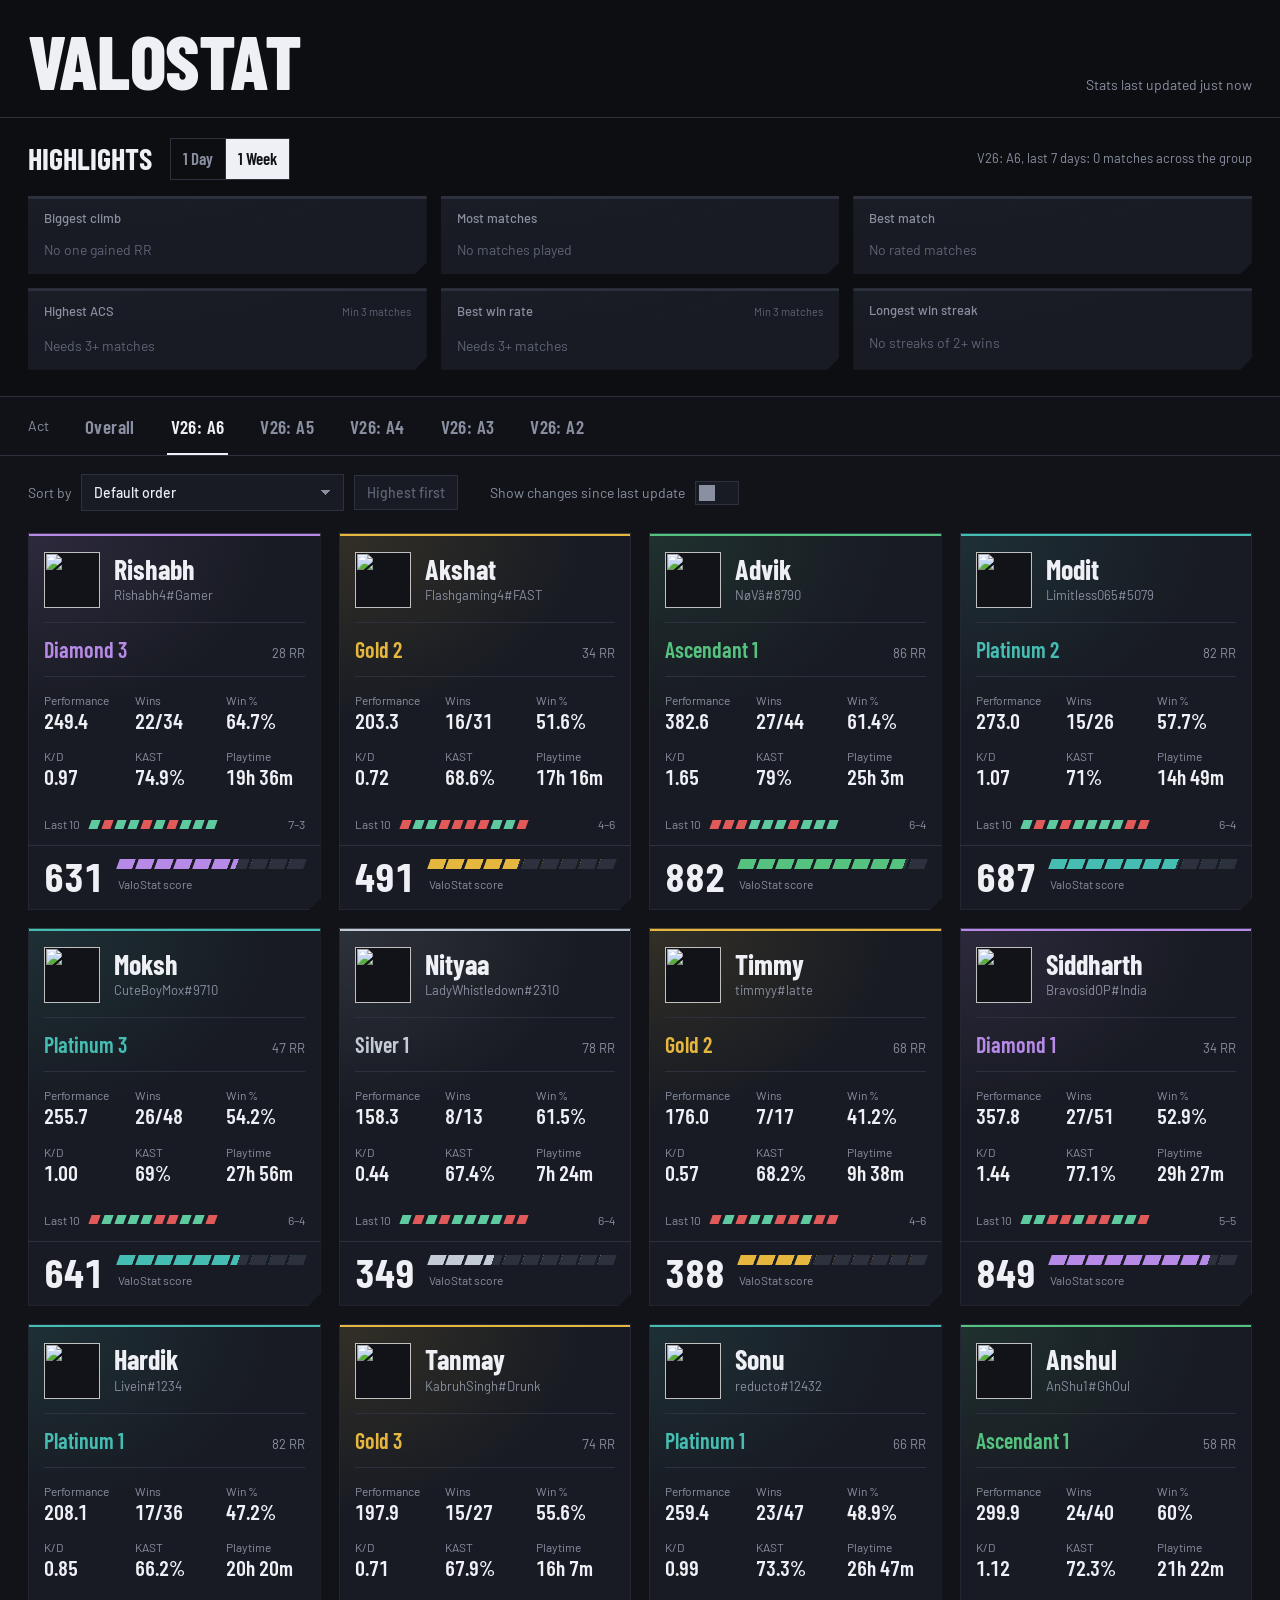
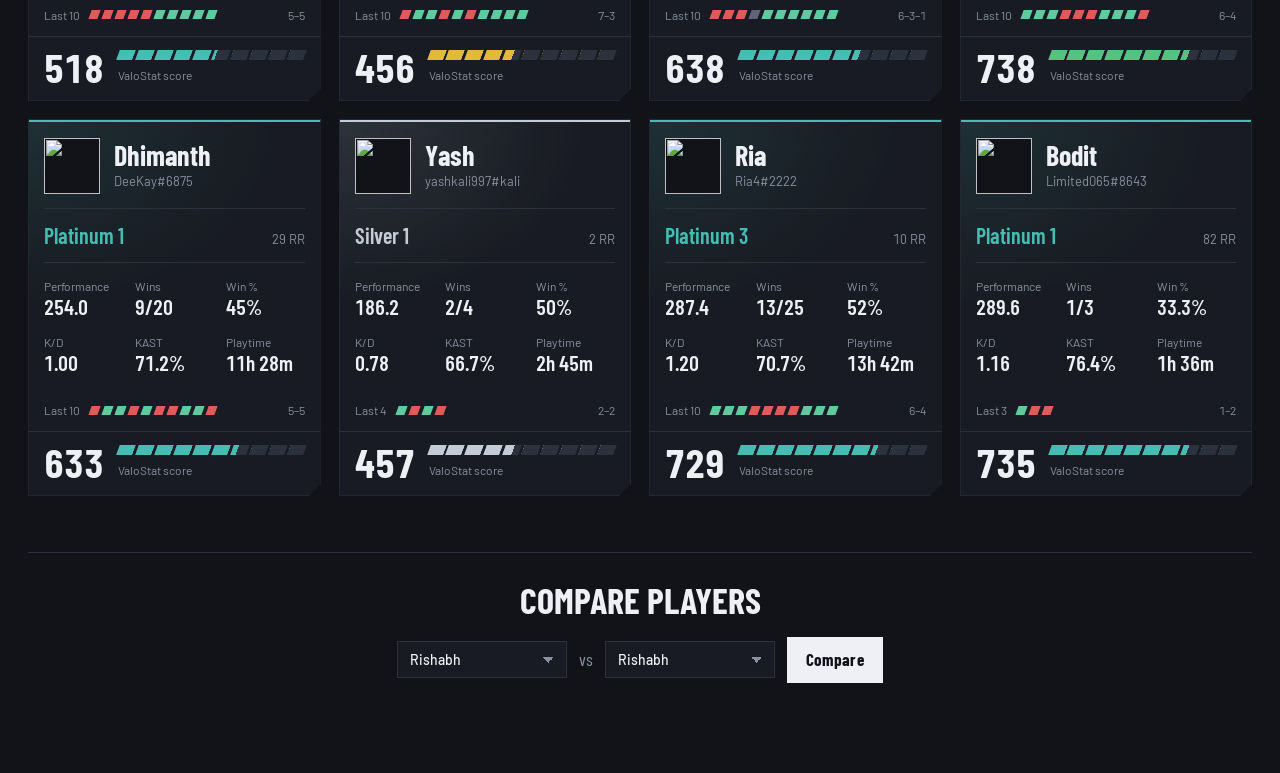
==== commit 68ef62c6: "featL highlights" ====
--- a/index.html
+++ b/index.html
@@ -20,10 +20,25 @@
     <div class="header-content">
       <div class="title-section">
         <h1 class="title">ValoStat</h1>
-        <p class="subtitle" id="updateTime">Checking when stats last updated…</p>
+        <p class="subtitle" id="updateTime">Checking when stats were last updated…</p>
       </div>
     </div>
   </header>
+
+  <!-- HIGHLIGHTS: current act, independent of the act tabs below -->
+  <section class="highlights" aria-labelledby="highlightsTitle" hidden>
+    <div class="highlights-content">
+      <div class="highlights-head">
+        <h2 id="highlightsTitle">Highlights</h2>
+        <div class="rr-ranges highlight-periods" role="group" aria-label="Highlights period">
+          <button type="button" class="rr-range" data-period="1d" aria-pressed="false">1 Day</button>
+          <button type="button" class="rr-range" data-period="1w" aria-pressed="true">1 Week</button>
+        </div>
+        <p class="highlights-note" id="highlightsNote"></p>
+      </div>
+      <div class="highlight-grid" id="highlightGrid"></div>
+    </div>
+  </section>
 
   <!-- ACT NAVBAR -->
   <nav class="act-navbar">
@@ -43,6 +58,10 @@
           <option value="default">Default order</option>
         </select>
         <button id="sortDirection" class="sort-direction" type="button" disabled>Highest first</button>
+        <label id="minMatchesControl" class="min-matches" hidden>
+          Min. matches
+          <input type="number" id="minMatches" min="0" step="1" inputmode="numeric" placeholder="0" />
+        </label>
       </div>
 
       <div class="toggle-control">
--- a/style.css
+++ b/style.css
@@ -137,6 +137,198 @@
   font-size: 14px;
 }
 
+/* ---------- Highlights ---------- */
+/* Sits between the header and the act tabs, and always shows the current
+   act, so it stays separate from whichever act is selected below. */
+
+.highlights {
+  border-bottom: 1px solid var(--line);
+  background: var(--ink-deep);
+}
+
+.highlights-content {
+  max-width: var(--content-max-width);
+  margin: 0 auto;
+  padding: 20px 28px 26px;
+}
+
+.highlights-head {
+  display: flex;
+  align-items: center;
+  flex-wrap: wrap;
+  gap: 10px 18px;
+  margin-bottom: 16px;
+}
+
+.highlights-head h2 {
+  font-size: 30px;
+  text-transform: uppercase;
+}
+
+.highlights-head .rr-ranges {
+  margin: 0;
+}
+
+.highlights-note {
+  margin: 0 0 0 auto;
+  color: var(--muted);
+  font-size: 13px;
+}
+
+.highlight-grid {
+  display: grid;
+  grid-template-columns: repeat(6, minmax(0, 1fr));
+  gap: 14px;
+}
+
+/* Six tiles split evenly: 6, 3 or 2 across, never 5 + 1. */
+@media (max-width: 1360px) {
+  .highlight-grid {
+    grid-template-columns: repeat(3, minmax(0, 1fr));
+  }
+}
+
+@media (max-width: 820px) {
+  .highlight-grid {
+    grid-template-columns: repeat(2, minmax(0, 1fr));
+  }
+}
+
+.highlight-tile {
+  display: flex;
+  flex-direction: column;
+  min-width: 0;
+  padding: 16px 16px 14px;
+  background:
+    linear-gradient(var(--tier), var(--tier)) top / 100% 3px no-repeat,
+    radial-gradient(120% 80% at 0% 0%, color-mix(in srgb, var(--tier) 11%, transparent), transparent 70%),
+    var(--panel);
+  clip-path: polygon(0 0, 100% 0, 100% calc(100% - var(--cut)), calc(100% - var(--cut)) 100%, 0 100%);
+}
+
+.highlight-tile:not([data-tier]) {
+  --tier: var(--line);
+}
+
+.highlight-tile header {
+  display: flex;
+  align-items: baseline;
+  justify-content: space-between;
+  gap: 8px;
+  margin-bottom: 10px;
+}
+
+.highlight-tile h3 {
+  color: var(--muted);
+  font-family: var(--font-body);
+  font-size: 13px;
+  font-weight: 500;
+}
+
+.highlight-tile header span {
+  color: var(--faint);
+  font-size: 11px;
+  white-space: nowrap;
+}
+
+.highlight-player {
+  padding: 0;
+  background: none;
+  color: var(--tier);
+  font-family: var(--font-display);
+  font-weight: 700;
+  text-align: left;
+  cursor: pointer;
+}
+
+.highlight-player:hover {
+  background: none;
+  text-decoration: underline;
+  text-underline-offset: 3px;
+}
+
+.highlight-leader .highlight-player {
+  font-size: 26px;
+  line-height: 1;
+  text-transform: uppercase;
+}
+
+.highlight-leader strong {
+  display: flex;
+  align-items: baseline;
+  gap: 6px;
+  margin-top: 6px;
+  color: var(--strong);
+  font-family: var(--font-display);
+  font-size: 38px;
+  font-weight: 700;
+  line-height: 1;
+  font-variant-numeric: tabular-nums;
+}
+
+.highlight-leader strong small {
+  color: var(--muted);
+  font-family: var(--font-body);
+  font-size: 13px;
+  font-weight: 500;
+}
+
+.highlight-leader p {
+  margin: 6px 0 0;
+  overflow: hidden;
+  color: var(--muted);
+  font-size: 12px;
+  text-overflow: ellipsis;
+  white-space: nowrap;
+}
+
+.highlight-rest {
+  margin: auto 0 0;
+  padding: 10px 0 0;
+  list-style: none;
+  border-top: 1px solid var(--line);
+  counter-reset: place 1;
+}
+
+.highlight-rest li {
+  display: flex;
+  align-items: baseline;
+  gap: 8px;
+  padding: 3px 0;
+  counter-increment: place;
+}
+
+.highlight-rest li::before {
+  content: counter(place);
+  width: 12px;
+  color: var(--faint);
+  font-size: 12px;
+}
+
+.highlight-rest .highlight-player {
+  font-size: 17px;
+  font-weight: 600;
+}
+
+.highlight-rest span {
+  margin-left: auto;
+  color: var(--text);
+  font-family: var(--font-display);
+  font-size: 17px;
+  font-weight: 600;
+  font-variant-numeric: tabular-nums;
+}
+
+.highlight-empty {
+  margin: 4px 0 0;
+  color: var(--faint);
+  font-size: 14px;
+}
+
+.highlight-leader {
+  margin-bottom: 12px;
+}
+
 /* ---------- Act navigation ---------- */
 
 .act-navbar {
@@ -264,6 +456,40 @@
   border-color: var(--faint);
 }
 
+[hidden] {
+  display: none !important;
+}
+
+.min-matches {
+  display: inline-flex;
+  align-items: center;
+  gap: 8px;
+  color: var(--muted);
+  font-size: 14px;
+  white-space: nowrap;
+}
+
+.min-matches input {
+  width: 72px;
+  padding: 8px 10px;
+  border: 1px solid var(--line);
+  border-radius: 0;
+  background: var(--panel);
+  color: var(--strong);
+  font: 500 14px var(--font-body);
+}
+
+.min-matches input:hover {
+  border-color: var(--faint);
+}
+
+.grid-note {
+  grid-column: 1 / -1;
+  margin: 0;
+  color: var(--muted);
+  font-size: 14px;
+}
+
 .sort-direction {
   padding: 8px 12px;
   border: 1px solid var(--line);
@@ -576,6 +802,49 @@
   flex-basis: 100%;
 }
 
+/* Last 10 results */
+
+.card-form {
+  display: flex;
+  align-items: center;
+  gap: 10px;
+  margin: 0 16px;
+  padding: 10px 0 12px;
+}
+
+.card-form-label,
+.card-form-record {
+  color: var(--muted);
+  font-size: 12px;
+  white-space: nowrap;
+}
+
+.card-form-record {
+  margin-left: auto;
+  font-variant-numeric: tabular-nums;
+}
+
+.form-dots {
+  display: flex;
+  gap: 4px;
+}
+
+.form-dot {
+  display: block;
+  width: 9px;
+  height: 9px;
+  transform: skewX(-20deg);
+  background: var(--faint);
+}
+
+.form-win {
+  background: var(--good);
+}
+
+.form-loss {
+  background: var(--bad);
+}
+
 /* Score strip at the bottom of each card */
 
 .score {
@@ -685,15 +954,17 @@
 .compare-section h2 {
   margin-bottom: 18px;
   font-size: 36px;
+  text-align: center;
   text-transform: uppercase;
 }
 
 .compare-controls {
   display: flex;
   align-items: center;
+  justify-content: center;
   flex-wrap: wrap;
   gap: 10px 12px;
-  margin-bottom: 22px;
+  margin-bottom: 26px;
 }
 
 .compare-controls > span {
@@ -704,6 +975,11 @@
 
 #comparison {
   max-width: 960px;
+  margin: 0 auto;
+}
+
+#comparison > .modal-footnote {
+  text-align: center;
 }
 
 /* ---------- Head-to-head comparison ---------- */
@@ -903,6 +1179,10 @@
   justify-content: center;
   padding: 24px;
   background: rgba(5, 10, 15, 0.82);
+}
+
+body.modal-open {
+  overflow: hidden;
 }
 
 .card-modal.open {
@@ -1467,7 +1747,399 @@
   color: var(--tier);
 }
 
+/* ---------- Matchmaking: RR over time ---------- */
+
+.rr-ranges {
+  display: inline-flex;
+  margin-bottom: 14px;
+  border: 1px solid var(--line);
+}
+
+.rr-range {
+  min-width: 52px;
+  padding: 7px 12px;
+  background: transparent;
+  color: var(--muted);
+  font-family: var(--font-display);
+  font-size: 17px;
+  font-weight: 600;
+}
+
+.rr-range + .rr-range {
+  border-left: 1px solid var(--line);
+}
+
+.rr-range:hover {
+  background: var(--panel);
+  color: var(--strong);
+}
+
+.rr-range[aria-pressed="true"] {
+  background: var(--strong);
+  color: var(--ink);
+}
+
+.rr-summary {
+  margin-bottom: 14px;
+}
+
+.rr-chart-wrap {
+  position: relative;
+  max-width: 900px;
+}
+
+.rr-chart {
+  display: block;
+  width: 100%;
+  height: auto;
+  overflow: visible;
+  touch-action: pan-y;
+}
+
+.rr-grid {
+  stroke: var(--line-soft);
+  stroke-width: 1;
+}
+
+.rr-grid-tier {
+  stroke: var(--line);
+}
+
+.rr-rank,
+.rr-axis {
+  fill: var(--muted);
+  font-family: var(--font-body);
+  font-size: 12px;
+}
+
+.rr-act {
+  stroke: var(--faint);
+  stroke-dasharray: 4 4;
+}
+
+.rr-area {
+  fill-opacity: 0.12;
+  stroke: none;
+}
+
+.rr-line {
+  fill: none;
+  stroke-width: 2.5;
+  stroke-linejoin: round;
+  stroke-linecap: round;
+}
+
+.rr-dot,
+.rr-cursor-dot {
+  fill: var(--ink);
+  stroke-width: 2;
+}
+
+.rr-cursor {
+  stroke: var(--muted);
+  stroke-dasharray: 3 3;
+}
+
+.rr-hit {
+  fill: transparent;
+  cursor: crosshair;
+}
+
+.rr-tooltip {
+  position: absolute;
+  z-index: 2;
+  display: grid;
+  gap: 1px;
+  min-width: 150px;
+  padding: 8px 12px;
+  background: var(--panel-raised);
+  box-shadow: inset 0 0 0 1px var(--line), 0 8px 24px rgba(0, 0, 0, 0.4);
+  pointer-events: none;
+  transform: translate(-50%, calc(-100% - 14px));
+  white-space: nowrap;
+}
+
+.rr-tooltip.below {
+  transform: translate(-50%, 14px);
+}
+
+.rr-tooltip span {
+  color: var(--muted);
+  font-size: 12px;
+}
+
+.rr-tooltip strong {
+  color: var(--strong);
+  font-family: var(--font-display);
+  font-size: 19px;
+  font-weight: 600;
+}
+
+.rr-tooltip strong b {
+  margin-left: 4px;
+  font-weight: 700;
+}
+
+.rr-tooltip em {
+  color: var(--muted);
+  font-size: 13px;
+  font-style: normal;
+}
+
+.rr-tooltip em.good-stat {
+  color: var(--good);
+}
+
+.rr-tooltip em.bad-stat {
+  color: var(--bad);
+}
+
+/* ---------- Matchmaking: recent matches ---------- */
+
+.match-list {
+  margin: 0;
+  padding: 0;
+  list-style: none;
+  border-top: 1px solid var(--line-soft);
+}
+
+.match-row {
+  display: grid;
+  grid-template-columns: 70px 70px minmax(84px, 1fr) minmax(104px, 1fr) minmax(96px, 1fr) 50px 70px minmax(110px, 1.2fr);
+  align-items: center;
+  gap: 12px;
+  padding: 10px 12px 10px 14px;
+  border-bottom: 1px solid var(--line-soft);
+  box-shadow: inset 3px 0 0 var(--faint);
+}
+
+.match-row[data-result="win"] {
+  box-shadow: inset 3px 0 0 var(--good);
+}
+
+.match-row[data-result="loss"] {
+  box-shadow: inset 3px 0 0 var(--bad);
+}
+
+.match-row > span {
+  min-width: 0;
+  color: var(--strong);
+  font-family: var(--font-display);
+  font-size: 19px;
+  font-weight: 600;
+  line-height: 1.15;
+  font-variant-numeric: tabular-nums;
+}
+
+.match-row small {
+  display: block;
+  overflow: hidden;
+  color: var(--muted);
+  font-family: var(--font-body);
+  font-size: 12px;
+  font-weight: 400;
+  text-overflow: ellipsis;
+  white-space: nowrap;
+}
+
+.match-row[data-result="win"] .match-result {
+  color: var(--good);
+}
+
+.match-row[data-result="loss"] .match-result {
+  color: var(--bad);
+}
+
+.match-lobby small.delta-up {
+  color: var(--changed);
+}
+
+.match-lobby small.delta-down {
+  color: var(--muted);
+}
+
+/* ---------- Party ---------- */
+
+.table-scroll {
+  overflow-x: auto;
+}
+
+.party-table {
+  min-width: 620px;
+}
+
+.party-table tbody th {
+  color: var(--strong);
+  font-family: var(--font-display);
+  font-size: 19px;
+  font-weight: 600;
+  text-align: left;
+}
+
+.party-table td.good-stat {
+  color: var(--good);
+  font-weight: 600;
+}
+
+.party-table td.bad-stat {
+  color: var(--bad);
+  font-weight: 600;
+}
+
+.friend-list {
+  display: grid;
+  grid-template-columns: repeat(auto-fill, minmax(min(100%, 470px), 1fr));
+  gap: 16px;
+}
+
+.friend-card {
+  padding: 16px 20px 8px;
+  background: var(--panel);
+  box-shadow: inset 3px 0 0 var(--tier);
+}
+
+.friend-head {
+  display: grid;
+  grid-template-columns: 1fr auto 1fr;
+  align-items: center;
+  gap: 12px;
+  padding-bottom: 10px;
+  border-bottom: 1px solid var(--line);
+}
+
+.friend-side strong {
+  display: block;
+  color: var(--strong);
+  font-family: var(--font-display);
+  font-size: 24px;
+  font-weight: 700;
+  line-height: 1;
+  text-transform: uppercase;
+  overflow-wrap: anywhere;
+}
+
+.friend-them {
+  text-align: right;
+}
+
+.friend-them strong {
+  color: var(--tier);
+}
+
+.friend-side small,
+.friend-together span,
+.friend-together small {
+  display: block;
+  color: var(--muted);
+  font-size: 12px;
+}
+
+.friend-together {
+  text-align: center;
+}
+
+.friend-together b {
+  display: block;
+  color: var(--strong);
+  font-family: var(--font-display);
+  font-size: 30px;
+  font-weight: 700;
+  line-height: 1;
+}
+
+.friend-together small.good-stat {
+  color: var(--good);
+}
+
+.friend-together small.bad-stat {
+  color: var(--bad);
+}
+
+.friend-rows .cmp-row {
+  grid-template-columns: 62px 1fr 128px 1fr 62px;
+  gap: 10px;
+  padding: 6px 0;
+}
+
+.friend-rows .cmp-label {
+  font-size: 12px;
+}
+
+.friend-rows .cmp-row:last-child {
+  border-bottom: 0;
+}
+
+.friend-rows .cmp-val {
+  font-size: 17px;
+}
+
 /* ---------- Agents ---------- */
+
+.agent-controls {
+  display: flex;
+  align-items: center;
+  justify-content: space-between;
+  flex-wrap: wrap;
+  gap: 12px 20px;
+  margin-bottom: 18px;
+}
+
+.role-filters {
+  display: flex;
+  flex-wrap: wrap;
+  gap: 6px;
+}
+
+.role-toggle {
+  display: inline-flex;
+  align-items: baseline;
+  gap: 8px;
+  padding: 7px 12px;
+  border: 1px solid var(--line);
+  background: transparent;
+  color: var(--muted);
+  font-family: var(--font-display);
+  font-size: 17px;
+  font-weight: 600;
+}
+
+.role-toggle span {
+  color: var(--faint);
+  font-family: var(--font-body);
+  font-size: 12px;
+  font-weight: 500;
+}
+
+.role-toggle[aria-pressed="true"] {
+  border-color: var(--strong);
+  color: var(--strong);
+}
+
+.role-toggle[aria-pressed="true"] span {
+  color: var(--muted);
+}
+
+.role-toggle[data-empty] {
+  opacity: 0.55;
+}
+
+.role-toggle:hover {
+  background: var(--panel);
+}
+
+.agent-sort {
+  display: inline-flex;
+  align-items: center;
+  gap: 10px;
+  color: var(--muted);
+  font-size: 14px;
+}
+
+.agent-role {
+  display: block;
+  color: var(--muted);
+  font-size: 13px;
+}
 
 .agent-grid {
   display: grid;
@@ -1734,6 +2406,22 @@
    ========================================================= */
 
 @media (max-width: 980px) {
+  .match-row {
+    grid-template-columns: 64px 66px 1fr 1fr 1fr 64px;
+    grid-template-areas:
+      "result score agent lobby kda acs"
+      "result score party party party perf";
+  }
+
+  .match-result { grid-area: result; }
+  .match-score { grid-area: score; }
+  .match-agent { grid-area: agent; }
+  .match-lobby { grid-area: lobby; }
+  .match-kda { grid-area: kda; }
+  .match-acs { grid-area: acs; }
+  .match-perf { grid-area: perf; }
+  .match-party { grid-area: party; }
+
   .modal-hero {
     grid-template-columns: 112px minmax(0, 1fr);
     gap: 20px;
@@ -1800,6 +2488,58 @@
 }
 
 @media (max-width: 640px) {
+  .highlights-content {
+    padding: 16px 16px 20px;
+  }
+
+  .highlights-note {
+    width: 100%;
+    margin: 0;
+  }
+
+  /* Tiles scroll sideways on phones instead of stacking six deep. */
+  .highlight-grid {
+    grid-template-columns: none;
+    grid-auto-flow: column;
+    grid-auto-columns: 78%;
+    overflow-x: auto;
+    scroll-snap-type: x mandatory;
+    scrollbar-width: none;
+  }
+
+  .highlight-grid::-webkit-scrollbar {
+    display: none;
+  }
+
+  .highlight-tile {
+    scroll-snap-align: start;
+  }
+
+  .match-row {
+    grid-template-columns: 1fr 1fr 1fr;
+    grid-template-areas:
+      "result score agent"
+      "lobby kda acs"
+      "party party perf";
+    gap: 8px 10px;
+  }
+
+  .friend-card {
+    padding: 14px 14px 6px;
+  }
+
+  .friend-side strong {
+    font-size: 20px;
+  }
+
+  .friend-rows .cmp-row {
+    grid-template-columns: auto 1fr 1fr auto;
+  }
+
+  .min-matches {
+    width: 100%;
+  }
+
   .breakdown-grid {
     grid-template-columns: 1fr;
   }
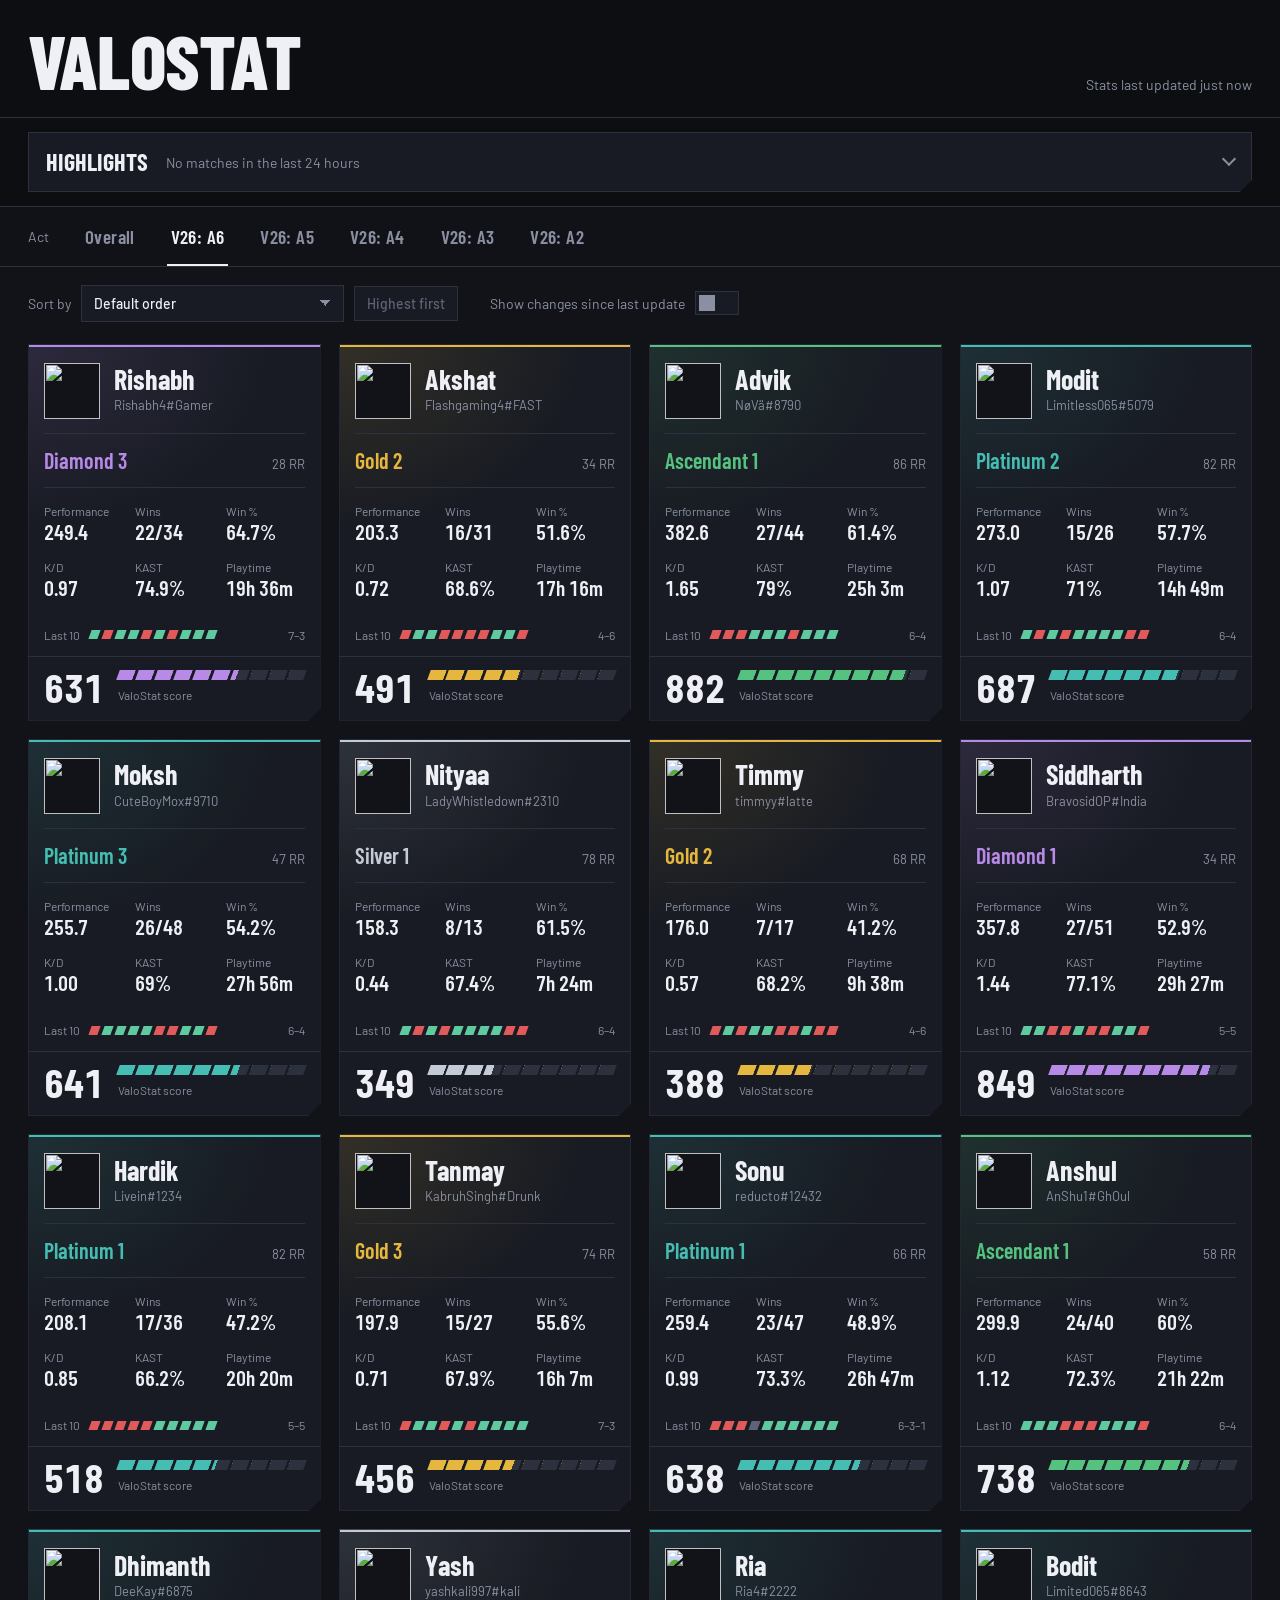
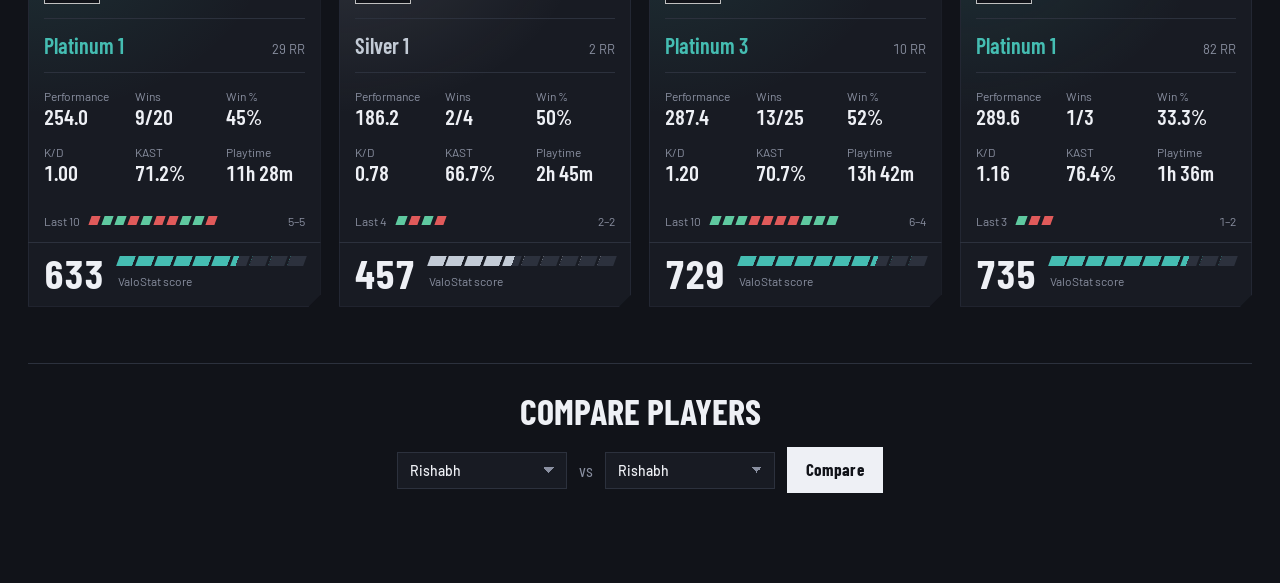
==== commit 1a22a524: "fix shine" ====
--- a/index.html
+++ b/index.html
@@ -25,18 +25,19 @@
     </div>
   </header>
 
-  <!-- HIGHLIGHTS: current act, independent of the act tabs below -->
-  <section class="highlights" aria-labelledby="highlightsTitle" hidden>
+  <!-- HIGHLIGHTS: last 24 hours of the current act, independent of the act tabs below.
+       Collapsed until clicked. -->
+  <section class="highlights" hidden>
     <div class="highlights-content">
-      <div class="highlights-head">
-        <h2 id="highlightsTitle">Highlights</h2>
-        <div class="rr-ranges highlight-periods" role="group" aria-label="Highlights period">
-          <button type="button" class="rr-range" data-period="1d" aria-pressed="false">1 Day</button>
-          <button type="button" class="rr-range" data-period="1w" aria-pressed="true">1 Week</button>
-        </div>
+      <button type="button" class="highlights-toggle" id="highlightsToggle" aria-expanded="false" aria-controls="highlightsPanel">
+        <span class="highlights-title">Highlights</span>
+        <span class="highlights-teaser" id="highlightsTeaser">The last 24 hours</span>
+        <span class="highlights-chevron" aria-hidden="true"></span>
+      </button>
+      <div class="highlights-panel" id="highlightsPanel" hidden>
         <p class="highlights-note" id="highlightsNote"></p>
+        <div class="highlight-grid" id="highlightGrid"></div>
       </div>
-      <div class="highlight-grid" id="highlightGrid"></div>
     </div>
   </section>
 
--- a/style.css
+++ b/style.css
@@ -149,28 +149,102 @@
 .highlights-content {
   max-width: var(--content-max-width);
   margin: 0 auto;
-  padding: 20px 28px 26px;
-}
-
-.highlights-head {
+  padding: 14px 28px;
+}
+
+.highlights.is-open .highlights-content {
+  padding-bottom: 24px;
+}
+
+/* Collapsed bar. An occasional light sweep hints that it opens. */
+.highlights-toggle {
+  position: relative;
   display: flex;
   align-items: center;
-  flex-wrap: wrap;
-  gap: 10px 18px;
-  margin-bottom: 16px;
-}
-
-.highlights-head h2 {
-  font-size: 30px;
+  gap: 18px;
+  width: 100%;
+  padding: 12px 18px;
+  overflow: hidden;
+  background: var(--panel);
+  box-shadow: inset 0 0 0 1px var(--line);
+  color: var(--strong);
+  text-align: left;
+  clip-path: polygon(0 0, 100% 0, 100% calc(100% - var(--cut)), calc(100% - var(--cut)) 100%, 0 100%);
+  transition: background 0.15s ease, box-shadow 0.15s ease;
+}
+
+.highlights-toggle:hover {
+  background: var(--panel-raised);
+  box-shadow: inset 0 0 0 1px var(--faint);
+}
+
+.highlights-toggle::after {
+  content: "";
+  position: absolute;
+  inset: 0 auto 0 0;
+  width: 45%;
+  background: linear-gradient(105deg, transparent 20%, rgba(238, 240, 245, 0.13) 50%, transparent 80%);
+  transform: translateX(-120%);
+  pointer-events: none;
+}
+
+.highlights:not(.is-open) .highlights-toggle::after {
+  animation: highlights-shine 9s ease-in-out 2s infinite;
+}
+
+@keyframes highlights-shine {
+  0% { transform: translateX(-120%); }
+  14% { transform: translateX(260%); }
+  100% { transform: translateX(260%); }
+}
+
+.highlights-title {
+  flex-shrink: 0;
+  font-family: var(--font-display);
+  font-size: 24px;
+  font-weight: 700;
   text-transform: uppercase;
 }
 
-.highlights-head .rr-ranges {
-  margin: 0;
+.highlights-teaser {
+  min-width: 0;
+  overflow: hidden;
+  color: var(--muted);
+  font-size: 14px;
+  text-overflow: ellipsis;
+  white-space: nowrap;
+}
+
+.highlights-chevron {
+  flex-shrink: 0;
+  width: 10px;
+  height: 10px;
+  margin-left: auto;
+  border-right: 2px solid var(--muted);
+  border-bottom: 2px solid var(--muted);
+  transform: translateY(-3px) rotate(45deg);
+  transition: transform 0.2s ease;
+}
+
+.highlights.is-open .highlights-chevron {
+  transform: translateY(2px) rotate(-135deg);
+}
+
+.highlights-panel {
+  padding-top: 16px;
+}
+
+.highlights-panel:not([hidden]) {
+  animation: highlights-open 0.2s ease-out;
+}
+
+@keyframes highlights-open {
+  from { opacity: 0; transform: translateY(-6px); }
+  to { opacity: 1; transform: none; }
 }
 
 .highlights-note {
-  margin: 0 0 0 auto;
+  margin: 0 0 12px;
   color: var(--muted);
   font-size: 13px;
 }
@@ -2489,12 +2563,24 @@
 
 @media (max-width: 640px) {
   .highlights-content {
-    padding: 16px 16px 20px;
-  }
-
-  .highlights-note {
+    padding: 12px 16px;
+  }
+
+  .highlights-toggle {
+    flex-wrap: wrap;
+    gap: 2px 12px;
+    padding: 10px 14px;
+  }
+
+  .highlights-title {
+    font-size: 21px;
+  }
+
+  .highlights-teaser {
+    order: 3;
     width: 100%;
-    margin: 0;
+    font-size: 13px;
+    white-space: normal;
   }
 
   /* Tiles scroll sideways on phones instead of stacking six deep. */
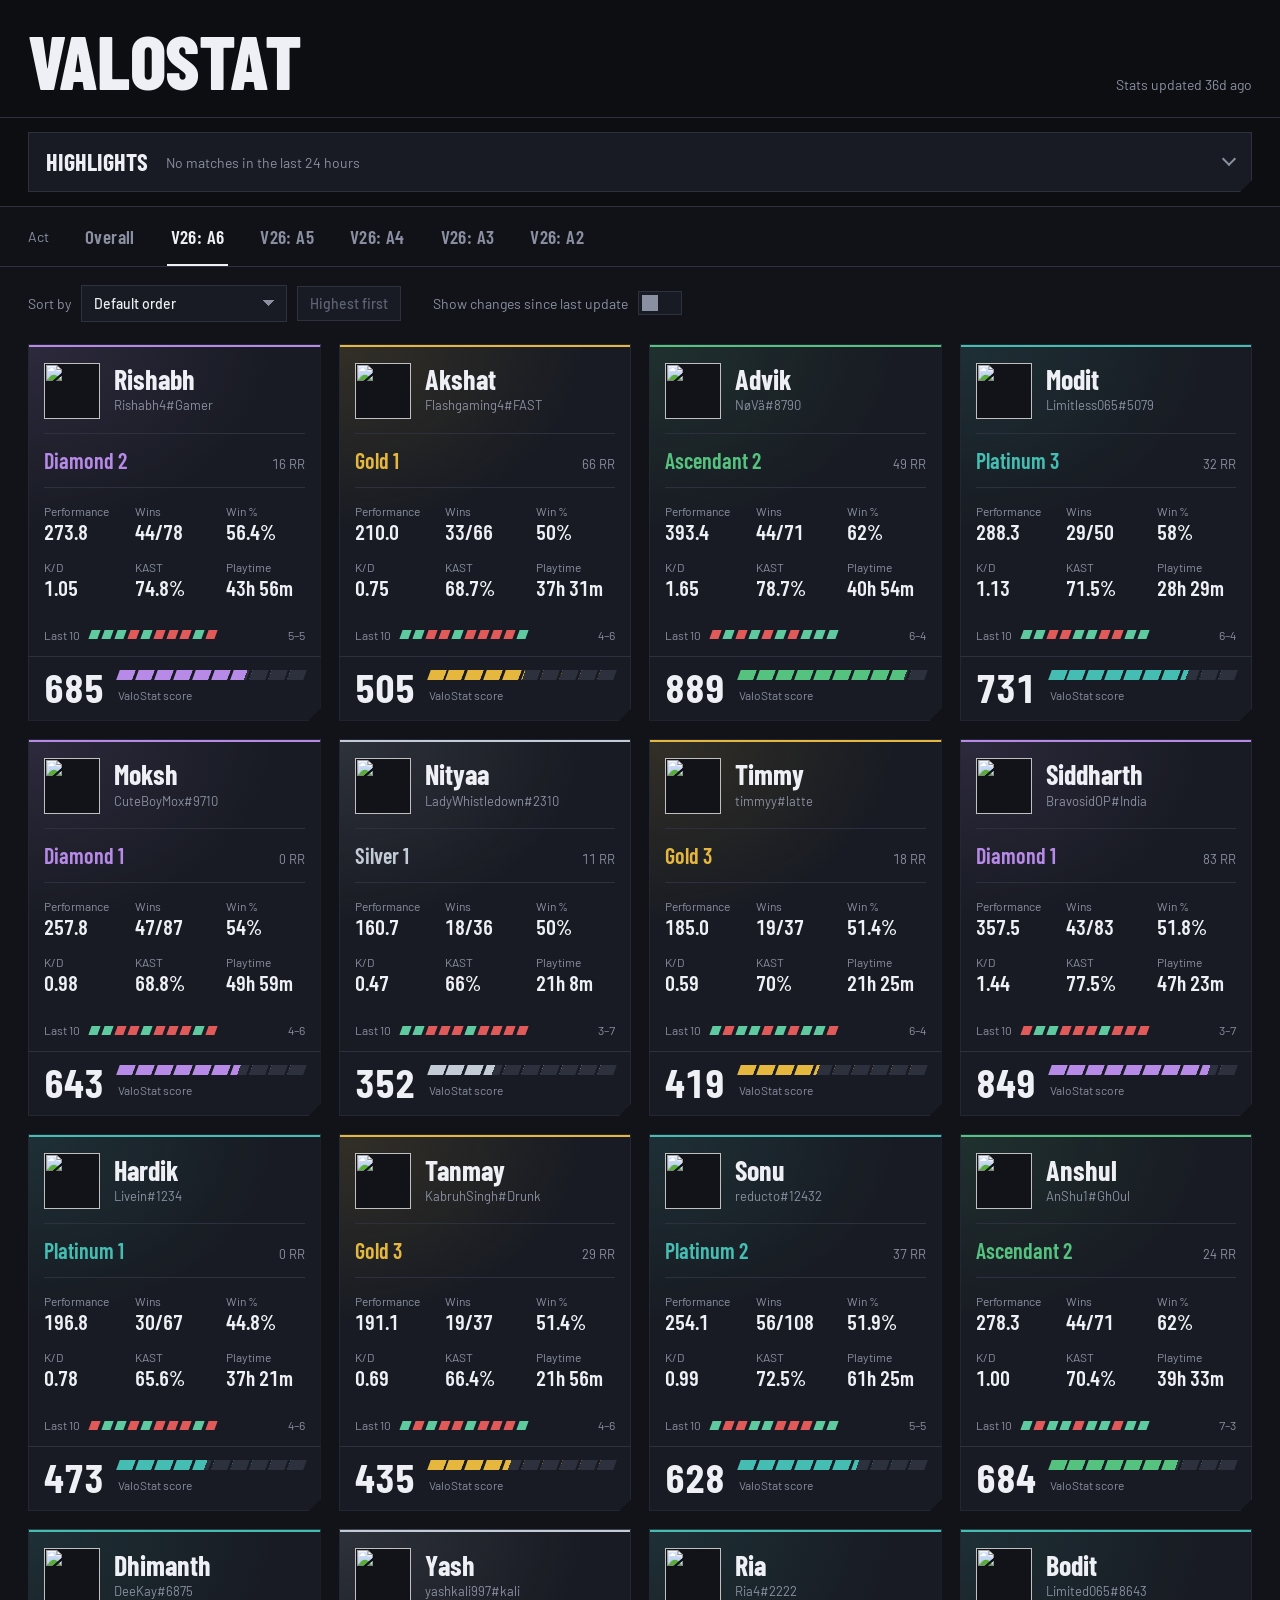
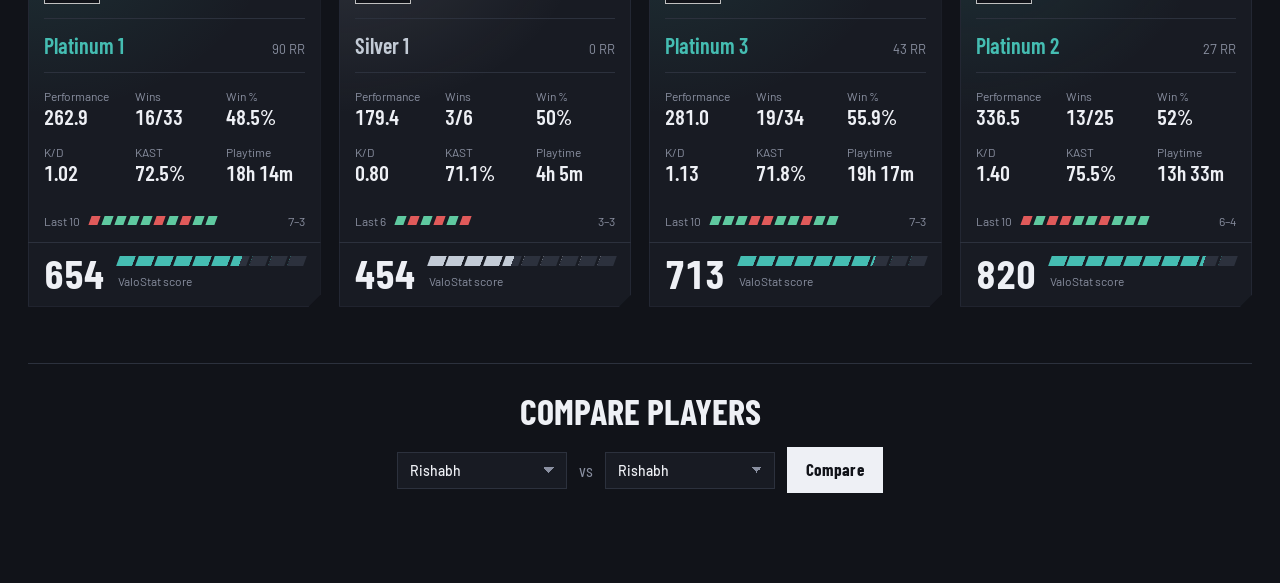
==== commit 770e991a: "structure changes for enhancements" ====
--- a/index.html
+++ b/index.html
@@ -59,6 +59,12 @@
           <option value="default">Default order</option>
         </select>
         <button id="sortDirection" class="sort-direction" type="button" disabled>Highest first</button>
+        <div id="rrSortRanges" class="rr-ranges sort-ranges" role="group" aria-label="RR change period" hidden>
+          <button type="button" class="rr-range" data-range="1d" aria-pressed="false">1D</button>
+          <button type="button" class="rr-range" data-range="1w" aria-pressed="true">1W</button>
+          <button type="button" class="rr-range" data-range="1m" aria-pressed="false">1M</button>
+          <button type="button" class="rr-range" data-range="all" aria-pressed="false">All</button>
+        </div>
         <label id="minMatchesControl" class="min-matches" hidden>
           Min. matches
           <input type="number" id="minMatches" min="0" step="1" inputmode="numeric" placeholder="0" />
@@ -96,4 +102,4 @@
 
   <script src="script.js"></script>
 </body>
-</html>
+</html>
--- a/style.css
+++ b/style.css
@@ -251,18 +251,12 @@
 
 .highlight-grid {
   display: grid;
-  grid-template-columns: repeat(6, minmax(0, 1fr));
+  grid-template-columns: repeat(4, minmax(0, 1fr));
   gap: 14px;
 }
 
-/* Six tiles split evenly: 6, 3 or 2 across, never 5 + 1. */
-@media (max-width: 1360px) {
-  .highlight-grid {
-    grid-template-columns: repeat(3, minmax(0, 1fr));
-  }
-}
-
-@media (max-width: 820px) {
+/* Eight tiles split evenly: 4 or 2 across (phones scroll sideways). */
+@media (max-width: 1100px) {
   .highlight-grid {
     grid-template-columns: repeat(2, minmax(0, 1fr));
   }
@@ -2784,4 +2778,4 @@
     animation-iteration-count: 1 !important;
     transition-duration: 0.01ms !important;
   }
-}
+}
